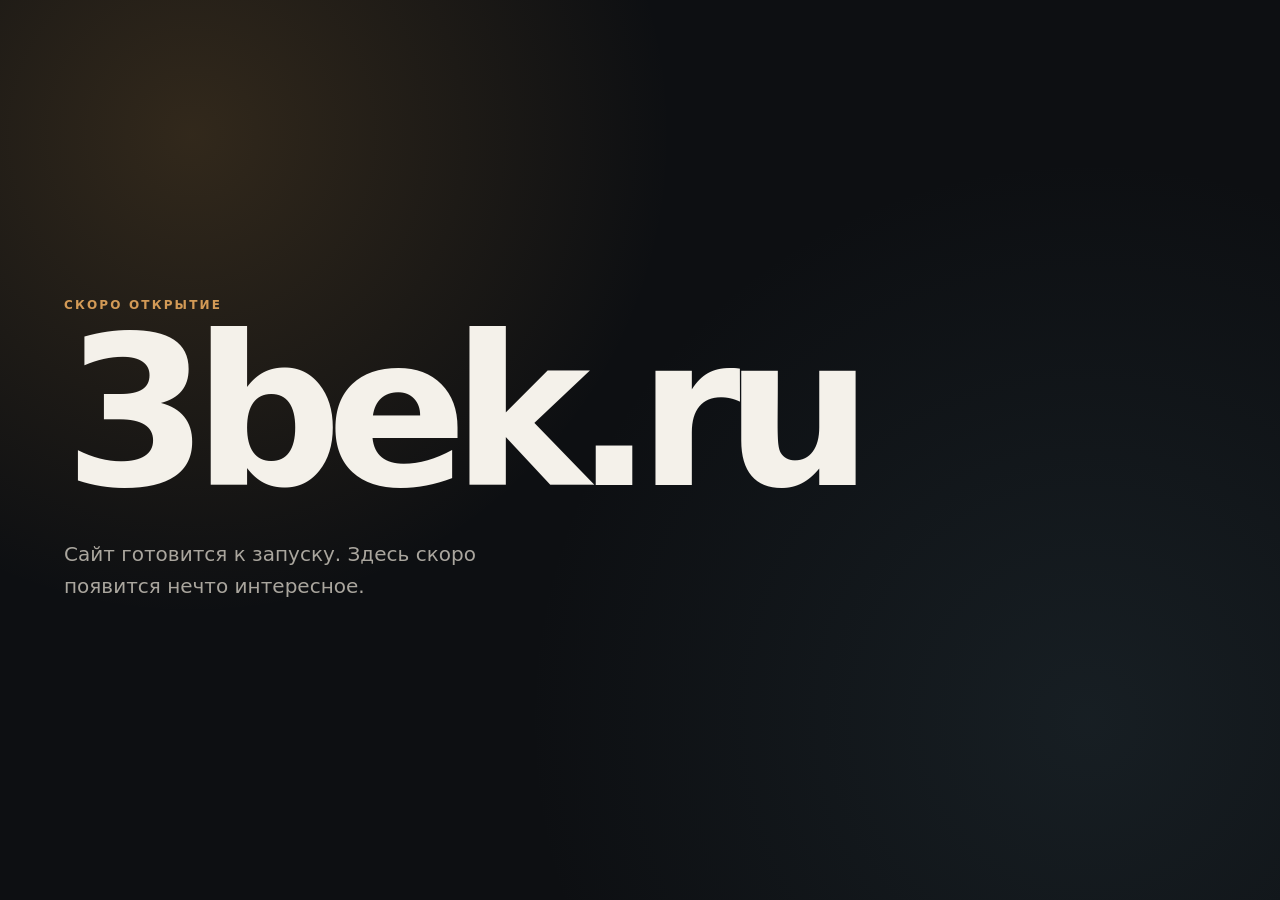
==== index.html @ f3f25c16 "Initialize 3bek.ru website" ====
<!doctype html>
<html lang="ru">
  <head>
    <meta charset="utf-8">
    <meta name="viewport" content="width=device-width, initial-scale=1">
    <meta name="description" content="Официальный сайт 3bek.ru готовится к запуску.">
    <meta name="robots" content="noindex, nofollow">
    <meta name="theme-color" content="#0d0f12">
    <title>3bek.ru — скоро открытие</title>
    <link rel="stylesheet" href="/assets/styles.css">
  </head>
  <body>
    <main>
      <p class="eyebrow">Скоро открытие</p>
      <h1>3bek.ru</h1>
      <p>Сайт готовится к запуску. Здесь скоро появится нечто интересное.</p>
    </main>
  </body>
</html>
---- assets/styles.css ----
:root {
  color-scheme: dark;
  font-family: Inter, ui-sans-serif, system-ui, -apple-system, BlinkMacSystemFont, "Segoe UI", sans-serif;
  background: #0d0f12;
  color: #f4f1ea;
}

* {
  box-sizing: border-box;
}

html,
body {
  min-height: 100%;
  margin: 0;
}

body {
  display: grid;
  min-height: 100vh;
  min-height: 100svh;
  place-items: center;
  overflow: hidden;
  background:
    radial-gradient(circle at 15% 15%, rgb(218 156 70 / 18%), transparent 30rem),
    radial-gradient(circle at 85% 80%, rgb(74 110 125 / 16%), transparent 35rem),
    #0d0f12;
}

main {
  width: min(90vw, 72rem);
  padding: 4rem 0;
}

.eyebrow {
  margin: 0 0 1rem;
  color: #d39a56;
  font-size: 0.75rem;
  font-weight: 700;
  letter-spacing: 0.18em;
  text-transform: uppercase;
}

h1 {
  max-width: 9ch;
  margin: 0;
  font-size: clamp(4.5rem, 18vw, 13rem);
  font-weight: 650;
  letter-spacing: -0.075em;
  line-height: 0.82;
}

p:last-child {
  max-width: 32rem;
  margin: 2.5rem 0 0;
  color: #aaa69e;
  font-size: clamp(1rem, 2vw, 1.25rem);
  line-height: 1.6;
}

@media (prefers-reduced-motion: no-preference) {
  main {
    animation: reveal 700ms ease-out both;
  }

  @keyframes reveal {
    from {
      opacity: 0;
      transform: translateY(1rem);
    }
  }
}
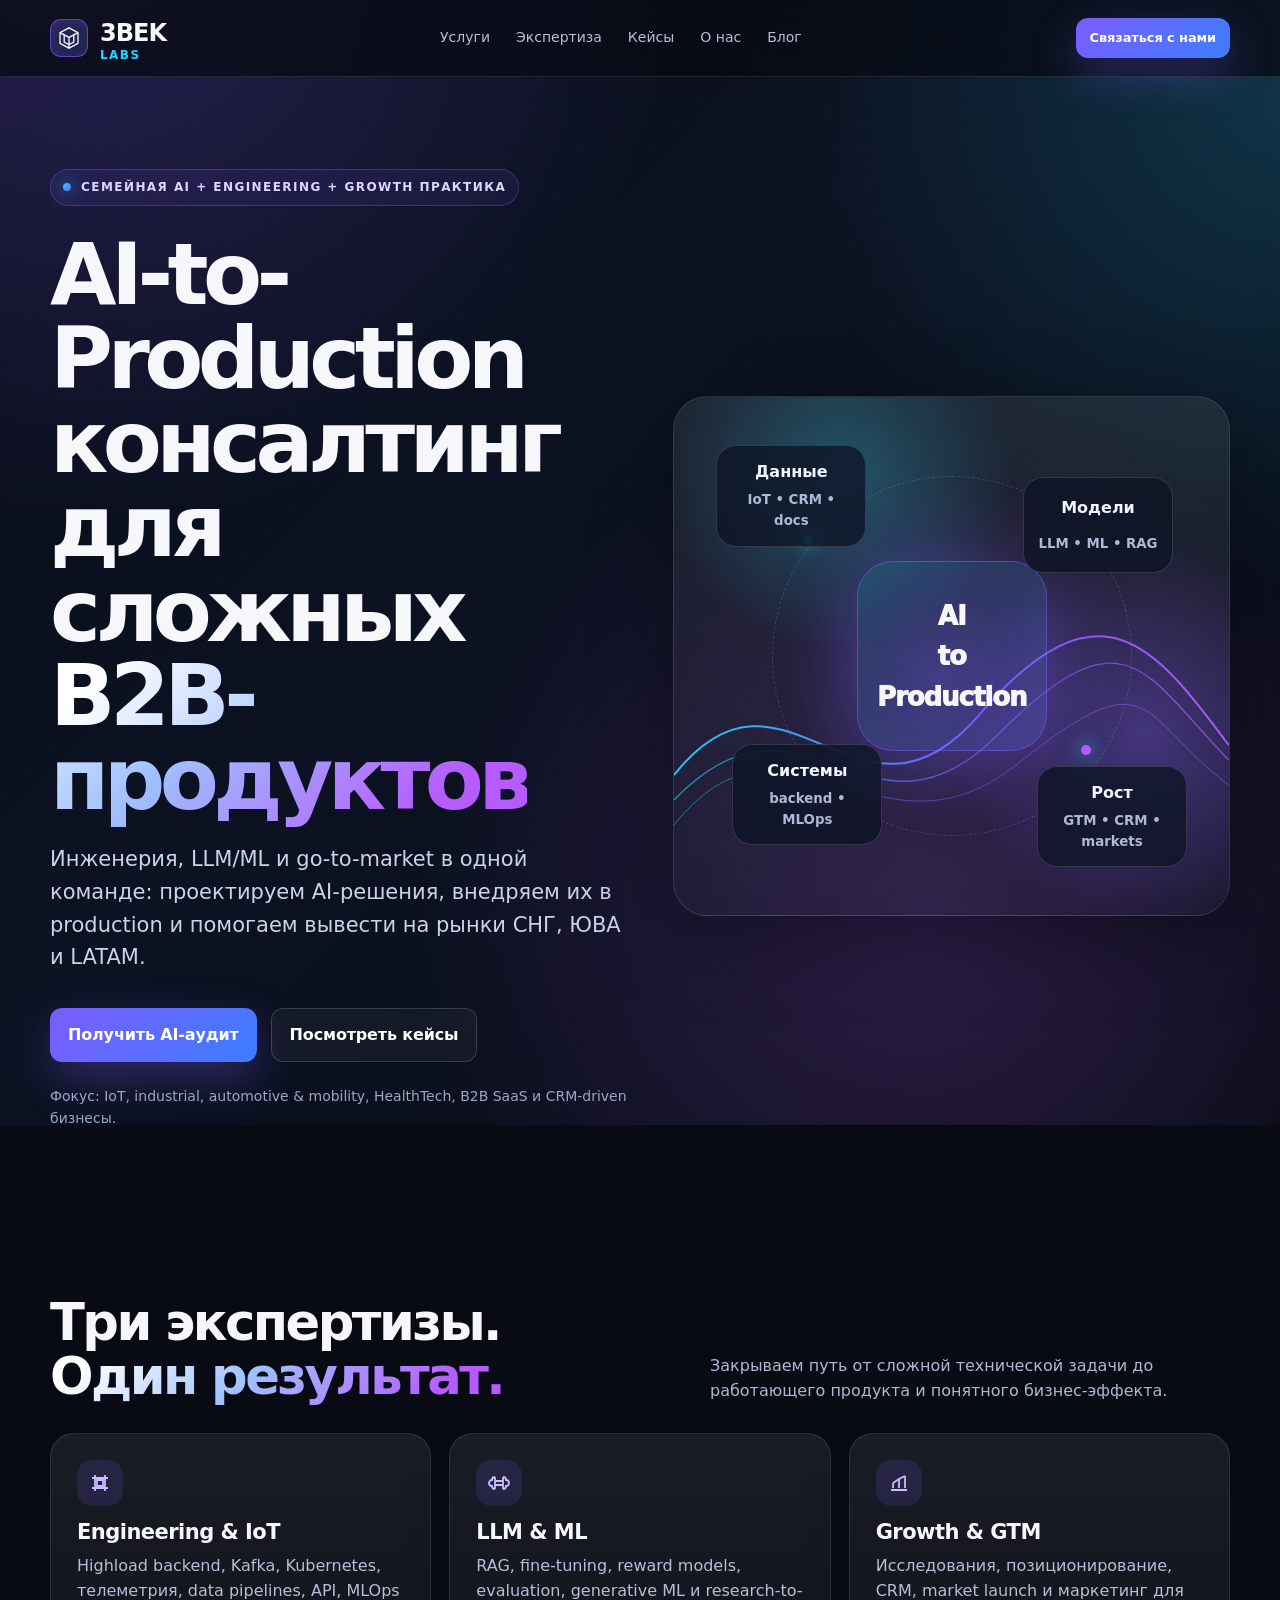
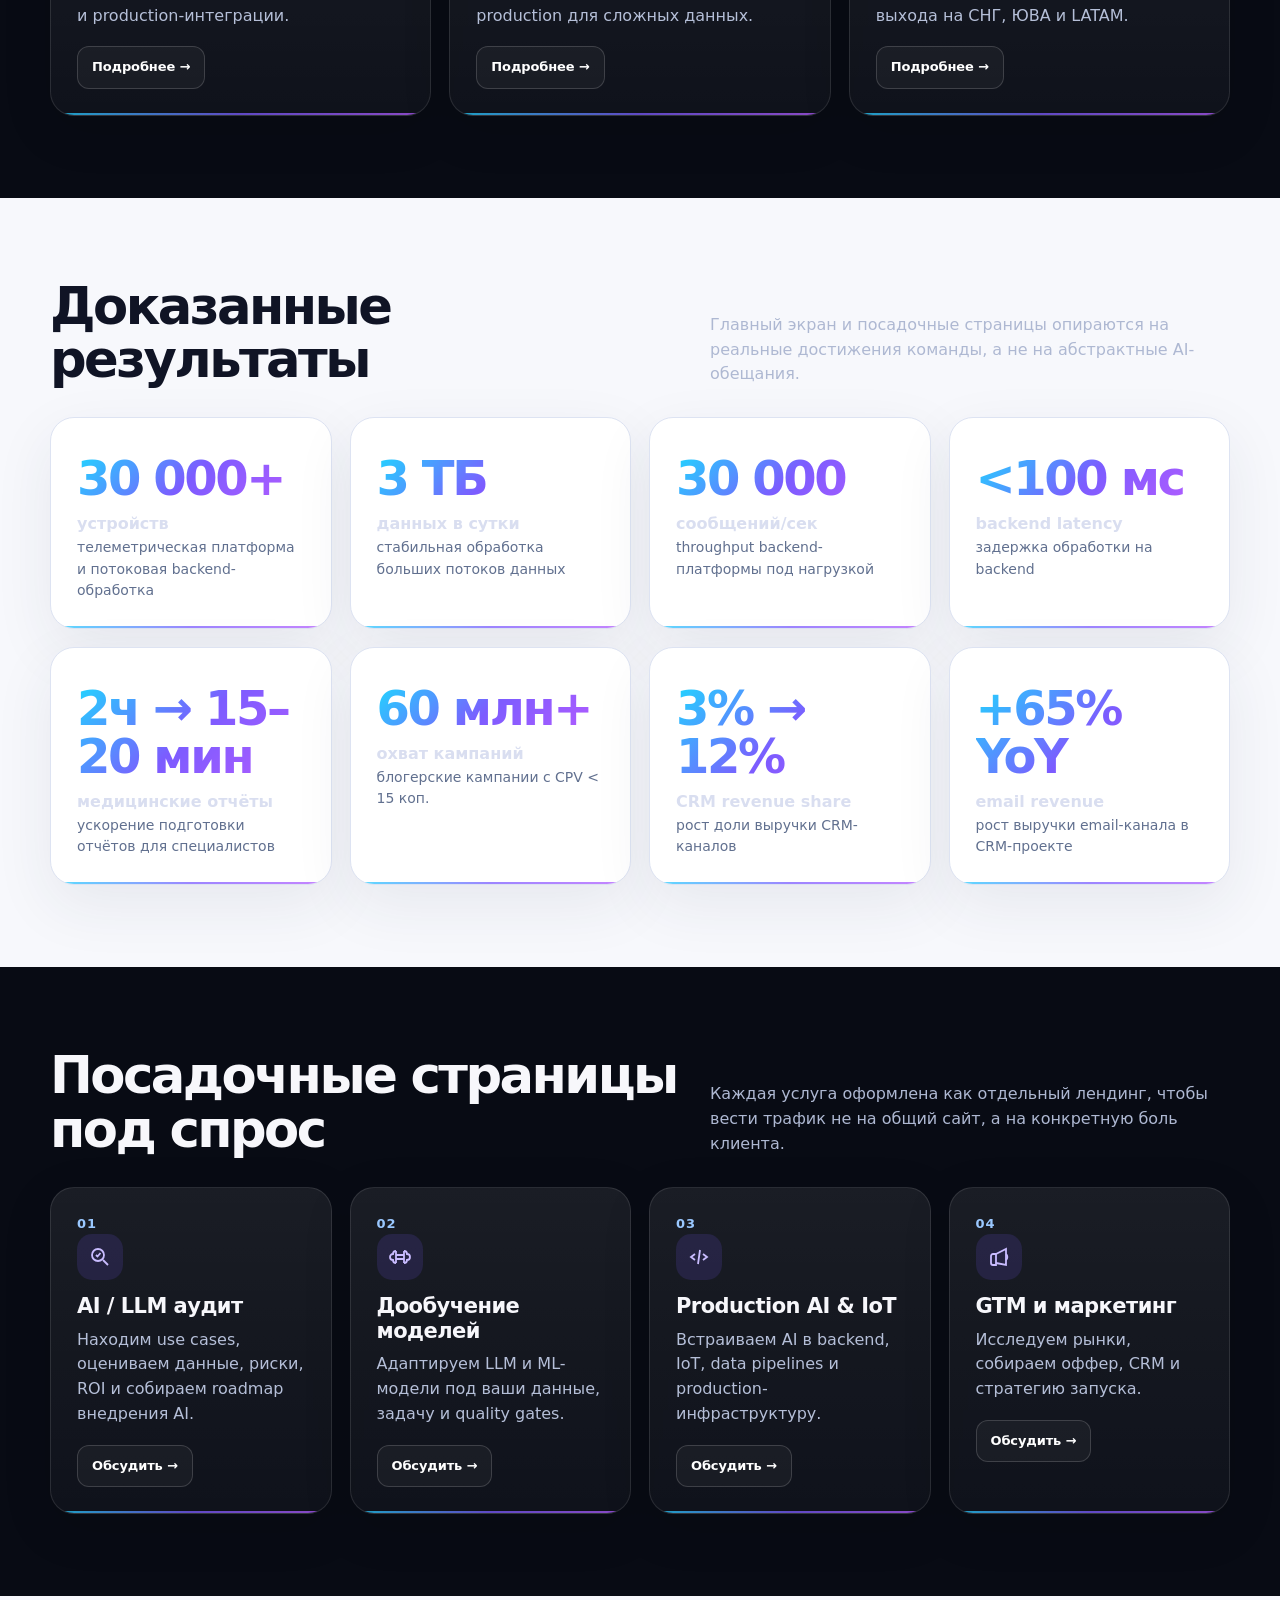
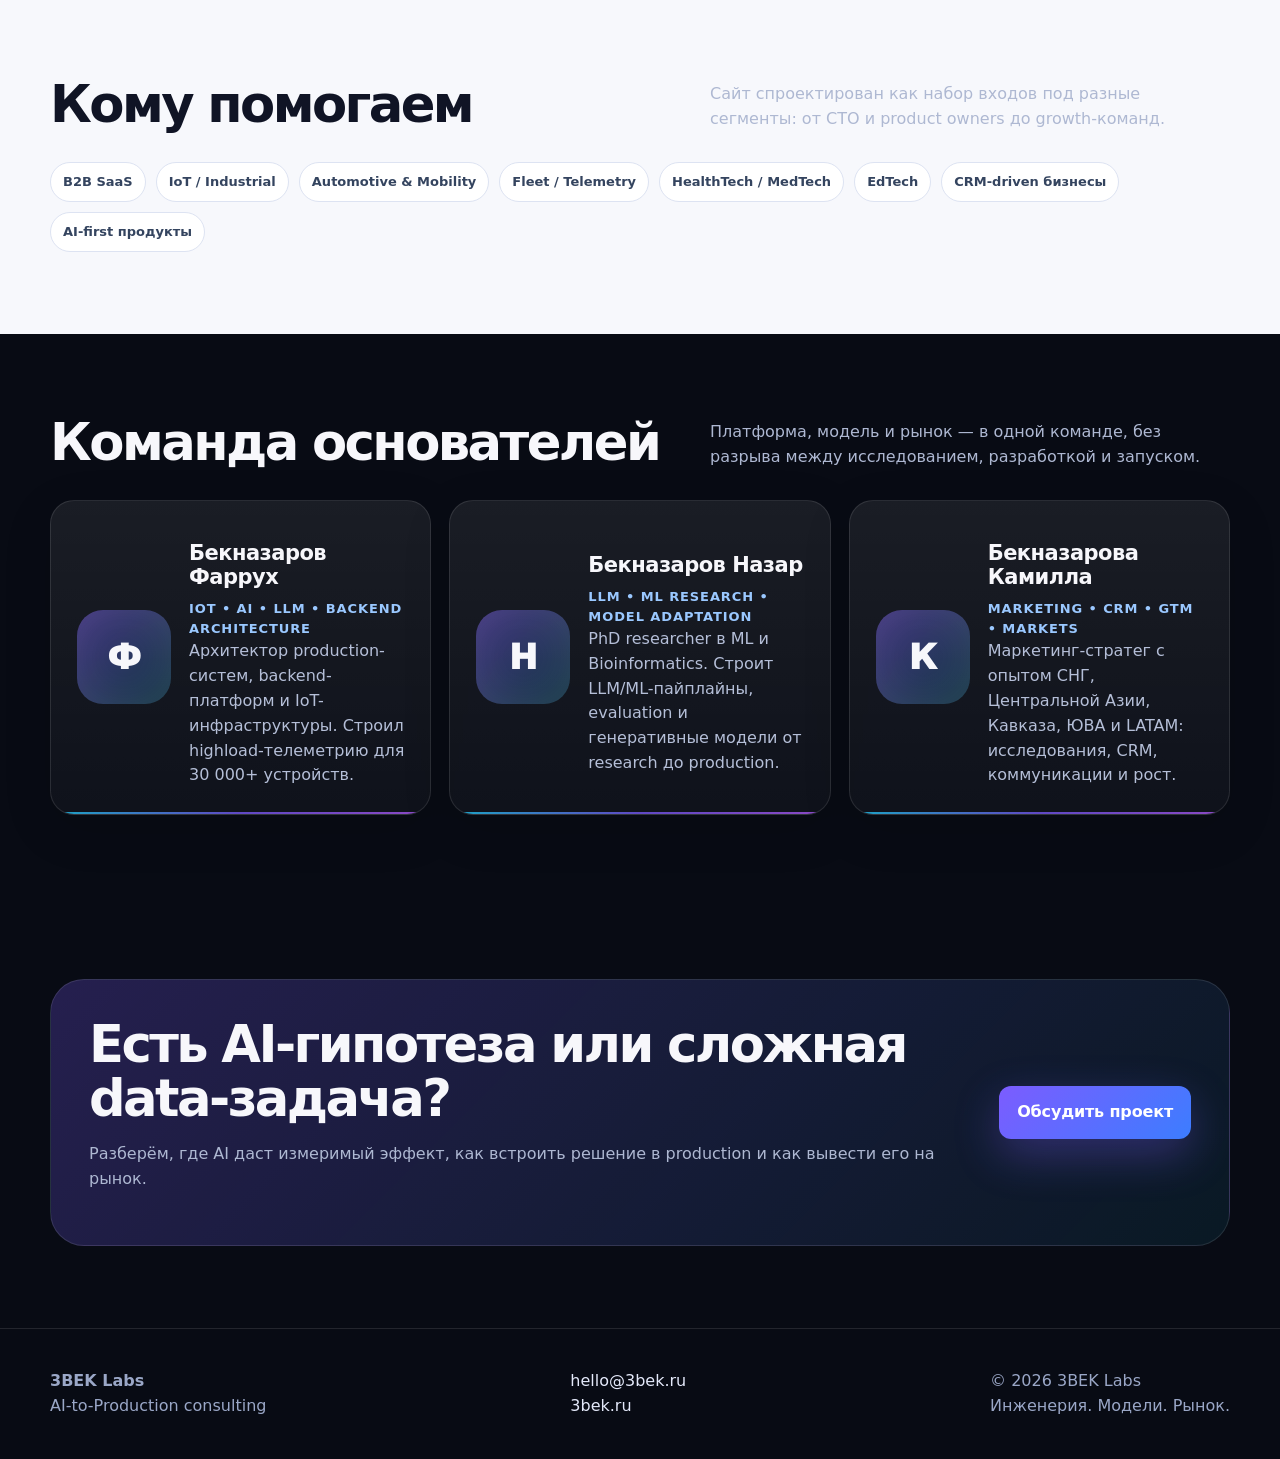
==== commit cbd138a2: "Deploy 3BEK Labs website" ====
--- a/index.html
+++ b/index.html
@@ -1,19 +1,11 @@
-<!doctype html>
-<html lang="ru">
-  <head>
-    <meta charset="utf-8">
-    <meta name="viewport" content="width=device-width, initial-scale=1">
-    <meta name="description" content="Официальный сайт 3bek.ru готовится к запуску.">
-    <meta name="robots" content="noindex, nofollow">
-    <meta name="theme-color" content="#0d0f12">
-    <title>3bek.ru — скоро открытие</title>
-    <link rel="stylesheet" href="/assets/styles.css">
-  </head>
-  <body>
-    <main>
-      <p class="eyebrow">Скоро открытие</p>
-      <h1>3bek.ru</h1>
-      <p>Сайт готовится к запуску. Здесь скоро появится нечто интересное.</p>
-    </main>
-  </body>
-</html>
+<!doctype html><html lang="ru"><head><meta charset="utf-8"><meta name="viewport" content="width=device-width,initial-scale=1"><title>3BEK Labs — AI-to-Production консалтинг</title><meta name="description" content="AI, LLM, IoT и GTM консалтинг для сложных B2B-продуктов."><link rel="stylesheet" href="assets/styles.css"></head><body class="page"><div class="aurora"></div><div class="noise"></div><header class="header"><div class="container nav"><a class="brand" href="index.html"><span class="brand-mark"><svg viewBox="0 0 40 40" fill="none" stroke="currentColor" stroke-width="2.2"><path d="M20 3 35 11v18l-15 8-15-8V11L20 3Z"/><path d="M5 11l15 8 15-8M20 19v18"/><path d="M12 15v12l8 4 8-4V15"/></svg></span><span>3BEK <small>Labs</small></span></a><nav class="links"><a class="" href="index.html#services">Услуги</a><a class="" href="index.html#expertise">Экспертиза</a><a class="" href="cases.html">Кейсы</a><a class="" href="index.html#team">О нас</a><a class="" href="index.html#insights">Блог</a></nav><a class="btn primary small" href="#contact">Связаться с нами</a><button class="hamb" aria-label="Меню">☰</button></div><div class="container mobile-menu"><a href="index.html#services">Услуги</a><a href="index.html#expertise">Экспертиза</a><a href="cases.html">Кейсы</a><a href="index.html#team">О нас</a><a href="index.html#insights">Блог</a><a href="#contact">Связаться</a></div></header>
+<main>
+<section class="hero"><div class="container hero-grid"><div><span class="eyebrow">семейная AI + Engineering + Growth практика</span><h1 class="h1">AI-to-Production консалтинг для сложных <span class="grad">B2B-продуктов</span></h1><p class="lead">Инженерия, LLM/ML и go-to-market в одной команде: проектируем AI-решения, внедряем их в production и помогаем вывести на рынки СНГ, ЮВА и LATAM.</p><div class="actions"><a class="btn primary" href="ai-audit.html">Получить AI-аудит</a><a class="btn" href="cases.html">Посмотреть кейсы</a></div><p class="hero-note">Фокус: IoT, industrial, automotive & mobility, HealthTech, B2B SaaS и CRM-driven бизнесы.</p></div><div class="visual-card"><div class="wave"><svg viewBox="0 0 600 320" preserveAspectRatio="none"><path d="M0 220 C120 80 200 300 330 160 S520 90 600 190" fill="none" stroke="url(#g)" stroke-width="2"/><path d="M0 245 C140 110 210 310 350 180 S510 120 600 205" fill="none" stroke="url(#g)" stroke-width="1.4" opacity=".7"/><path d="M0 270 C120 130 220 320 370 210 S500 160 600 230" fill="none" stroke="url(#g)" stroke-width="1" opacity=".55"/><defs><linearGradient id="g" x1="0" x2="1"><stop stop-color="#20d6ff"/><stop offset=".55" stop-color="#7c5cff"/><stop offset="1" stop-color="#b65cff"/></linearGradient></defs></svg></div><div class="orbit"></div><div class="core">AI<br>to<br>Production</div><div class="node n1">Данные<small>IoT • CRM • docs</small></div><div class="node n2">Модели<small>LLM • ML • RAG</small></div><div class="node n3">Системы<small>backend • MLOps</small></div><div class="node n4">Рост<small>GTM • CRM • markets</small></div></div></div></section>
+<section class="section" id="expertise"><div class="container"><div class="section-title"><h2>Три экспертизы.<br><span class="grad">Один результат.</span></h2><p>Закрываем путь от сложной технической задачи до работающего продукта и понятного бизнес-эффекта.</p></div><div class="grid three"><article class="card"><span class="icon"><svg viewBox="0 0 24 24" fill="none" stroke="currentColor" stroke-width="1.8"><path d="M4 7h16M7 4v16M17 4v16M4 17h16"/><path d="M9 9h6v6H9z"/></svg></span><h3>Engineering & IoT</h3><p>Highload backend, Kafka, Kubernetes, телеметрия, data pipelines, API, MLOps и production-интеграции.</p><a class="btn small" href="production-ai-iot.html" style="margin-top:18px">Подробнее →</a></article><article class="card"><span class="icon"><svg viewBox="0 0 24 24" fill="none" stroke="currentColor" stroke-width="1.8"><path d="M8 6a3 3 0 0 0-3 3 3 3 0 0 0 0 6 3 3 0 0 0 3 3"/><path d="M16 6a3 3 0 0 1 3 3 3 3 0 0 1 0 6 3 3 0 0 1-3 3"/><path d="M8 6v12M16 6v12M8 10h8M8 14h8"/></svg></span><h3>LLM & ML</h3><p>RAG, fine-tuning, reward models, evaluation, generative ML и research-to-production для сложных данных.</p><a class="btn small" href="llm-model-adaptation.html" style="margin-top:18px">Подробнее →</a></article><article class="card"><span class="icon"><svg viewBox="0 0 24 24" fill="none" stroke="currentColor" stroke-width="1.8"><path d="M4 19h16"/><path d="M6 17v-5M12 17V8M18 17V5"/><path d="M6 12l6-4 6-3"/></svg></span><h3>Growth & GTM</h3><p>Исследования, позиционирование, CRM, market launch и маркетинг для выхода на СНГ, ЮВА и LATAM.</p><a class="btn small" href="gtm-marketing.html" style="margin-top:18px">Подробнее →</a></article></div></div></section>
+<section class="section light"><div class="container"><div class="section-title"><h2>Доказанные результаты</h2><p>Главный экран и посадочные страницы опираются на реальные достижения команды, а не на абстрактные AI-обещания.</p></div><div class="grid proof-wall"><article class="card metric"><strong>30 000+</strong><span>устройств</span><p>телеметрическая платформа и потоковая backend-обработка</p></article><article class="card metric"><strong>3 ТБ</strong><span>данных в сутки</span><p>стабильная обработка больших потоков данных</p></article><article class="card metric"><strong>30 000</strong><span>сообщений/сек</span><p>throughput backend-платформы под нагрузкой</p></article><article class="card metric"><strong>&lt;100 мс</strong><span>backend latency</span><p>задержка обработки на backend</p></article><article class="card metric"><strong>2ч → 15–20 мин</strong><span>медицинские отчёты</span><p>ускорение подготовки отчётов для специалистов</p></article><article class="card metric"><strong>60 млн+</strong><span>охват кампаний</span><p>блогерские кампании с CPV &lt; 15 коп.</p></article><article class="card metric"><strong>3% → 12%</strong><span>CRM revenue share</span><p>рост доли выручки CRM-каналов</p></article><article class="card metric"><strong>+65% YoY</strong><span>email revenue</span><p>рост выручки email-канала в CRM-проекте</p></article></div></div></section>
+<section class="section" id="services"><div class="container"><div class="section-title"><h2>Посадочные страницы под спрос</h2><p>Каждая услуга оформлена как отдельный лендинг, чтобы вести трафик не на общий сайт, а на конкретную боль клиента.</p></div><div class="grid four"><article class="card"><div class="role">01</div><span class="icon"><svg viewBox="0 0 24 24" fill="none" stroke="currentColor" stroke-width="1.8"><circle cx="10" cy="10" r="6"/><path d="M15 15l5 5"/><path d="M8 10l1.5 1.5L12.5 8"/></svg></span><h3>AI / LLM аудит</h3><p>Находим use cases, оцениваем данные, риски, ROI и собираем roadmap внедрения AI.</p><a class="btn small" style="margin-top:18px" href="#contact">Обсудить →</a></article><article class="card"><div class="role">02</div><span class="icon"><svg viewBox="0 0 24 24" fill="none" stroke="currentColor" stroke-width="1.8"><path d="M8 6a3 3 0 0 0-3 3 3 3 0 0 0 0 6 3 3 0 0 0 3 3"/><path d="M16 6a3 3 0 0 1 3 3 3 3 0 0 1 0 6 3 3 0 0 1-3 3"/><path d="M8 6v12M16 6v12M8 10h8M8 14h8"/></svg></span><h3>Дообучение моделей</h3><p>Адаптируем LLM и ML-модели под ваши данные, задачу и quality gates.</p><a class="btn small" style="margin-top:18px" href="#contact">Обсудить →</a></article><article class="card"><div class="role">03</div><span class="icon"><svg viewBox="0 0 24 24" fill="none" stroke="currentColor" stroke-width="1.8"><path d="M8 9l-4 3 4 3M16 9l4 3-4 3M13 5l-2 14"/></svg></span><h3>Production AI & IoT</h3><p>Встраиваем AI в backend, IoT, data pipelines и production-инфраструктуру.</p><a class="btn small" style="margin-top:18px" href="#contact">Обсудить →</a></article><article class="card"><div class="role">04</div><span class="icon"><svg viewBox="0 0 24 24" fill="none" stroke="currentColor" stroke-width="1.8"><path d="M4 11v7a2 2 0 0 0 2 2h3V9H6a2 2 0 0 0-2 2z"/><path d="M9 9l10-5v16L9 18"/><path d="M19 9a4 4 0 0 1 0 6"/></svg></span><h3>GTM и маркетинг</h3><p>Исследуем рынки, собираем оффер, CRM и стратегию запуска.</p><a class="btn small" style="margin-top:18px" href="#contact">Обсудить →</a></article></div></div></section>
+<section class="section light"><div class="container"><div class="section-title"><h2>Кому помогаем</h2><p>Сайт спроектирован как набор входов под разные сегменты: от CTO и product owners до growth-команд.</p></div><div class="chips"><span class="chip">B2B SaaS</span><span class="chip">IoT / Industrial</span><span class="chip">Automotive & Mobility</span><span class="chip">Fleet / Telemetry</span><span class="chip">HealthTech / MedTech</span><span class="chip">EdTech</span><span class="chip">CRM-driven бизнесы</span><span class="chip">AI-first продукты</span></div></div></section>
+<section class="section" id="team"><div class="container"><div class="section-title"><h2>Команда основателей</h2><p>Платформа, модель и рынок — в одной команде, без разрыва между исследованием, разработкой и запуском.</p></div><div class="grid three"><article class="card team-card"><div class="avatar">Ф</div><div><h3>Бекназаров Фаррух</h3><div class="role">IoT • AI • LLM • Backend Architecture</div><p>Архитектор production-систем, backend-платформ и IoT-инфраструктуры. Строил highload-телеметрию для 30 000+ устройств.</p></div></article><article class="card team-card"><div class="avatar">Н</div><div><h3>Бекназаров Назар</h3><div class="role">LLM • ML Research • Model Adaptation</div><p>PhD researcher в ML и Bioinformatics. Строит LLM/ML-пайплайны, evaluation и генеративные модели от research до production.</p></div></article><article class="card team-card"><div class="avatar">К</div><div><h3>Бекназарова Камилла</h3><div class="role">Marketing • CRM • GTM • Markets</div><p>Маркетинг-стратег с опытом СНГ, Центральной Азии, Кавказа, ЮВА и LATAM: исследования, CRM, коммуникации и рост.</p></div></article></div></div></section>
+<section class="section" id="insights"><div class="container"><div class="cta-band"><div><h2>Есть AI-гипотеза или сложная data-задача?</h2><p class="muted">Разберём, где AI даст измеримый эффект, как встроить решение в production и как вывести его на рынок.</p></div><a class="btn primary" href="mailto:hello@3bek.ru">Обсудить проект</a></div></div></section>
+</main>
+<footer class="footer" id="contact"><div class="container footer-grid"><div><b>3BEK Labs</b><br><span>AI-to-Production consulting</span></div><div><a href="mailto:hello@3bek.ru">hello@3bek.ru</a><br><a href="https://3bek.ru">3bek.ru</a></div><div>© <span data-year></span> 3BEK Labs<br>Инженерия. Модели. Рынок.</div></div></footer><script src="assets/app.js"></script></body></html>
--- a/assets/styles.css
+++ b/assets/styles.css
@@ -1,72 +1,11 @@
-:root {
-  color-scheme: dark;
-  font-family: Inter, ui-sans-serif, system-ui, -apple-system, BlinkMacSystemFont, "Segoe UI", sans-serif;
-  background: #0d0f12;
-  color: #f4f1ea;
+
+:root{
+  --bg:#080b14;--bg2:#0c1222;--panel:#111827;--panel2:#151f34;--text:#f7f7fb;--muted:#a7b0c4;--line:rgba(255,255,255,.11);
+  --brand:#7c5cff;--brand2:#20d6ff;--brand3:#b65cff;--green:#65f3b5;--amber:#ffd28a;--white:#fff;
+  --light-bg:#f7f8fc;--light-panel:#ffffff;--ink:#101425;--ink2:#33415e;--soft:#eef1ff;
+  --radius:24px;--shadow:0 24px 80px rgba(0,0,0,.35);--container:1180px;
 }
-
-* {
-  box-sizing: border-box;
-}
-
-html,
-body {
-  min-height: 100%;
-  margin: 0;
-}
-
-body {
-  display: grid;
-  min-height: 100vh;
-  min-height: 100svh;
-  place-items: center;
-  overflow: hidden;
-  background:
-    radial-gradient(circle at 15% 15%, rgb(218 156 70 / 18%), transparent 30rem),
-    radial-gradient(circle at 85% 80%, rgb(74 110 125 / 16%), transparent 35rem),
-    #0d0f12;
-}
-
-main {
-  width: min(90vw, 72rem);
-  padding: 4rem 0;
-}
-
-.eyebrow {
-  margin: 0 0 1rem;
-  color: #d39a56;
-  font-size: 0.75rem;
-  font-weight: 700;
-  letter-spacing: 0.18em;
-  text-transform: uppercase;
-}
-
-h1 {
-  max-width: 9ch;
-  margin: 0;
-  font-size: clamp(4.5rem, 18vw, 13rem);
-  font-weight: 650;
-  letter-spacing: -0.075em;
-  line-height: 0.82;
-}
-
-p:last-child {
-  max-width: 32rem;
-  margin: 2.5rem 0 0;
-  color: #aaa69e;
-  font-size: clamp(1rem, 2vw, 1.25rem);
-  line-height: 1.6;
-}
-
-@media (prefers-reduced-motion: no-preference) {
-  main {
-    animation: reveal 700ms ease-out both;
-  }
-
-  @keyframes reveal {
-    from {
-      opacity: 0;
-      transform: translateY(1rem);
-    }
-  }
-}
+*{box-sizing:border-box} html{scroll-behavior:smooth} body{margin:0;background:var(--bg);color:var(--text);font-family:Inter,ui-sans-serif,system-ui,-apple-system,BlinkMacSystemFont,"Segoe UI",Arial,sans-serif;line-height:1.55;overflow-x:hidden}
+a{color:inherit;text-decoration:none}.page{min-height:100vh;position:relative;isolation:isolate}.noise{position:fixed;inset:0;z-index:-3;opacity:.18;background-image:radial-gradient(circle at 1px 1px,rgba(255,255,255,.09) 1px,transparent 0);background-size:24px 24px}.aurora{position:fixed;inset:-25%;z-index:-4;background:radial-gradient(circle at 20% 10%,rgba(124,92,255,.28),transparent 32%),radial-gradient(circle at 84% 24%,rgba(32,214,255,.18),transparent 26%),radial-gradient(circle at 65% 85%,rgba(182,92,255,.20),transparent 30%),linear-gradient(135deg,#060810 0%,#0c1222 48%,#070911 100%)}
+.container{width:min(var(--container),calc(100% - 40px));margin:0 auto}.header{position:sticky;top:0;z-index:30;background:rgba(8,11,20,.76);backdrop-filter:blur(18px);border-bottom:1px solid var(--line)}.nav{height:76px;display:flex;align-items:center;justify-content:space-between;gap:24px}.brand{display:flex;align-items:center;gap:12px;font-weight:900;letter-spacing:-.04em;font-size:24px}.brand-mark{width:38px;height:38px;border:1px solid rgba(124,92,255,.65);border-radius:11px;display:grid;place-items:center;background:linear-gradient(135deg,rgba(124,92,255,.20),rgba(32,214,255,.08));box-shadow:0 0 28px rgba(124,92,255,.25) inset}.brand-mark svg{width:24px}.brand small{font-size:12px;display:block;letter-spacing:.12em;color:var(--brand2);line-height:1;text-transform:uppercase;margin-top:-3px}.links{display:flex;align-items:center;gap:26px;color:#d8def0;font-size:14px}.links a{opacity:.85}.links a:hover,.links a.active{opacity:1;color:#fff}.btn{display:inline-flex;align-items:center;justify-content:center;gap:10px;border:1px solid rgba(255,255,255,.16);background:rgba(255,255,255,.04);color:#fff;border-radius:12px;padding:14px 18px;font-weight:800;letter-spacing:-.01em;transition:.2s;cursor:pointer}.btn:hover{transform:translateY(-1px);border-color:rgba(124,92,255,.75);box-shadow:0 12px 40px rgba(124,92,255,.20)}.btn.primary{border:none;background:linear-gradient(135deg,var(--brand),#3c7dff);box-shadow:0 16px 45px rgba(124,92,255,.32)}.btn.light{color:var(--ink);background:#fff;border-color:#e2e7f5}.btn.small{padding:10px 14px;font-size:13px}.hamb{display:none;width:44px;height:44px;border-radius:12px;border:1px solid var(--line);background:rgba(255,255,255,.05);color:white}.mobile-menu{display:none;padding:0 0 18px}.mobile-menu a{display:block;padding:12px 0;border-top:1px solid var(--line);color:#d8def0}.mobile-menu.open{display:block}.hero{padding:92px 0 70px}.hero-grid{display:grid;grid-template-columns:1.02fr .98fr;gap:44px;align-items:center}.eyebrow{display:inline-flex;gap:10px;align-items:center;padding:8px 12px;border:1px solid rgba(124,92,255,.35);border-radius:99px;background:rgba(124,92,255,.09);color:#dcd7ff;font-weight:850;font-size:12px;text-transform:uppercase;letter-spacing:.12em}.eyebrow::before{content:"";width:8px;height:8px;border-radius:999px;background:linear-gradient(135deg,var(--brand2),var(--brand));box-shadow:0 0 18px var(--brand2)}.h1{font-size:clamp(44px,7vw,86px);line-height:.98;margin:26px 0 22px;letter-spacing:-.065em}.h1 .grad,.grad{background:linear-gradient(135deg,#fff 10%,#9fc1ff 45%,#b65cff 85%);-webkit-background-clip:text;background-clip:text;color:transparent}.lead{font-size:clamp(17px,2vw,21px);color:#cbd3e9;max-width:720px}.actions{display:flex;gap:14px;flex-wrap:wrap;margin-top:34px}.hero-note{margin-top:24px;color:#9aa7c7;font-size:14px}.visual-card{position:relative;min-height:520px;border:1px solid var(--line);border-radius:34px;background:linear-gradient(180deg,rgba(255,255,255,.08),rgba(255,255,255,.025));box-shadow:var(--shadow);overflow:hidden}.visual-card::before{content:"";position:absolute;inset:-1px;background:radial-gradient(circle at 30% 15%,rgba(32,214,255,.28),transparent 30%),radial-gradient(circle at 85% 65%,rgba(124,92,255,.35),transparent 34%);z-index:-1}.wave{position:absolute;inset:0;background:radial-gradient(ellipse at 48% 54%,rgba(124,92,255,.23),transparent 35%)}.wave svg{position:absolute;inset:auto 0 40px 0;width:100%;height:320px;opacity:.95}.node{position:absolute;display:grid;place-items:center;text-align:center;width:150px;min-height:96px;padding:14px;border:1px solid rgba(255,255,255,.14);border-radius:20px;background:rgba(13,20,37,.78);backdrop-filter:blur(12px);font-weight:800;color:#f3f6ff}.node small{display:block;font-weight:600;color:#aeb9d5;margin-top:5px}.node.n1{top:48px;left:42px}.node.n2{top:80px;right:56px}.node.n3{bottom:70px;left:58px}.node.n4{bottom:48px;right:42px}.core{position:absolute;left:50%;top:50%;transform:translate(-50%,-50%);width:190px;height:190px;border-radius:36px;border:1px solid rgba(124,92,255,.55);display:grid;place-items:center;text-align:center;background:linear-gradient(135deg,rgba(32,214,255,.10),rgba(124,92,255,.26));box-shadow:0 0 80px rgba(124,92,255,.32), inset 0 0 60px rgba(32,214,255,.08);font-size:26px;font-weight:950;letter-spacing:-.04em}.orbit{position:absolute;left:50%;top:50%;transform:translate(-50%,-50%);width:360px;height:360px;border:1px dashed rgba(163,178,255,.22);border-radius:50%;animation:spin 38s linear infinite}.orbit::before,.orbit::after{content:"";position:absolute;width:10px;height:10px;border-radius:50%;background:var(--brand2);box-shadow:0 0 18px var(--brand2)}.orbit::before{left:30px;top:58px}.orbit::after{right:40px;bottom:80px;background:var(--brand3)}@keyframes spin{to{transform:translate(-50%,-50%) rotate(360deg)}}.section{padding:82px 0}.section.light{background:var(--light-bg);color:var(--ink)}.section.light .muted{color:#65728f}.section-title{display:flex;justify-content:space-between;gap:26px;align-items:end;margin-bottom:30px}.section-title h2{font-size:clamp(32px,4vw,52px);line-height:1.05;margin:0;letter-spacing:-.05em}.section-title p{max-width:520px;color:#aeb8d2;margin:0}.muted{color:#aeb8d2}.grid{display:grid;gap:18px}.grid.three{grid-template-columns:repeat(3,1fr)}.grid.four{grid-template-columns:repeat(4,1fr)}.grid.two{grid-template-columns:repeat(2,1fr)}.card{position:relative;border:1px solid var(--line);border-radius:var(--radius);padding:26px;background:linear-gradient(180deg,rgba(255,255,255,.075),rgba(255,255,255,.03));box-shadow:0 14px 50px rgba(0,0,0,.12);overflow:hidden}.card::after{content:"";position:absolute;inset:auto 0 0 0;height:2px;background:linear-gradient(90deg,var(--brand2),var(--brand),var(--brand3));opacity:.75}.card h3{font-size:21px;margin:14px 0 9px;line-height:1.18;letter-spacing:-.025em}.card p{color:#b5bfd8;margin:0}.section.light .card{background:#fff;border-color:#dde3f2;box-shadow:0 20px 60px rgba(40,50,80,.08)}.section.light .card p{color:#61708f}.icon{width:46px;height:46px;border-radius:15px;display:grid;place-items:center;background:rgba(124,92,255,.14);color:#c9bcff}.icon svg{width:24px;height:24px}.metric{min-height:150px}.metric strong{display:block;font-size:clamp(28px,3.8vw,48px);line-height:1;margin:10px 0;background:linear-gradient(135deg,var(--brand2),var(--brand),var(--brand3));-webkit-background-clip:text;background-clip:text;color:transparent;letter-spacing:-.05em}.metric span{color:#d9def0;font-weight:800}.metric p{font-size:14px}.proof-wall{grid-template-columns:repeat(4,1fr)}.chips{display:flex;flex-wrap:wrap;gap:10px}.chip{border:1px solid rgba(255,255,255,.13);background:rgba(255,255,255,.05);padding:9px 12px;border-radius:999px;color:#dbe2f6;font-weight:750;font-size:13px}.section.light .chip{background:#fff;border-color:#dde3f2;color:#34445f}.team-card{display:grid;grid-template-columns:94px 1fr;gap:18px;align-items:center}.avatar{width:94px;height:94px;border-radius:26px;background:linear-gradient(135deg,rgba(124,92,255,.42),rgba(32,214,255,.18));display:grid;place-items:center;font-size:34px;font-weight:950;box-shadow:inset 0 0 40px rgba(255,255,255,.08)}.role{font-size:13px;color:#9ac8ff;font-weight:900;text-transform:uppercase;letter-spacing:.07em}.logo-cloud{display:flex;gap:18px;flex-wrap:wrap;align-items:center;opacity:.9}.logo-cloud span{font-weight:950;font-size:22px;color:#e8edf8;letter-spacing:-.05em}.cta-band{border:1px solid var(--line);border-radius:34px;padding:38px;background:linear-gradient(135deg,rgba(124,92,255,.25),rgba(32,214,255,.07));display:grid;grid-template-columns:1fr auto;gap:24px;align-items:center;overflow:hidden;position:relative}.cta-band h2{font-size:clamp(30px,4vw,54px);line-height:1.05;margin:0 0 12px;letter-spacing:-.05em}.footer{padding:40px 0;border-top:1px solid var(--line);color:#9aa7c7}.footer-grid{display:flex;justify-content:space-between;gap:24px;flex-wrap:wrap}.footer a{color:#e4e9fa}.page-hero{padding:82px 0 56px;border-bottom:1px solid var(--line)}.page-hero-grid{display:grid;grid-template-columns:1fr .9fr;gap:46px;align-items:center}.page-hero .h1{font-size:clamp(40px,5vw,70px)}.mini-kpis{display:grid;grid-template-columns:repeat(4,1fr);gap:12px;margin-top:28px}.mini-kpi{padding:16px;border:1px solid var(--line);border-radius:18px;background:rgba(255,255,255,.045)}.mini-kpi strong{display:block;font-size:25px;color:#fff}.mini-kpi span{color:#aeb8d2;font-size:12px}.diagram{border:1px solid var(--line);border-radius:28px;padding:24px;background:rgba(255,255,255,.045);min-height:360px;position:relative;overflow:hidden}.diagram-grid{display:grid;grid-template-columns:repeat(3,1fr);gap:14px;position:relative}.diag-node{border:1px solid rgba(255,255,255,.14);border-radius:18px;background:rgba(10,17,33,.8);padding:16px;min-height:110px}.diag-node b{display:block;margin-bottom:8px}.arrow{position:absolute;height:2px;background:linear-gradient(90deg,var(--brand2),var(--brand));opacity:.8}.pipeline{display:grid;grid-template-columns:repeat(5,1fr);gap:14px}.stage{position:relative;padding:20px;border:1px solid var(--line);border-radius:22px;background:rgba(255,255,255,.045);min-height:160px}.stage .num{color:var(--brand2);font-weight:950;font-size:13px}.stage h3{margin:8px 0}.stage:not(:last-child)::after{content:"→";position:absolute;right:-16px;top:48%;font-size:22px;color:var(--brand2)}.deliverables{columns:2;column-gap:32px;margin:0;padding:0;list-style:none}.deliverables li{break-inside:avoid;margin:0 0 12px;padding-left:28px;position:relative;color:#c7d1e8}.deliverables li::before{content:"✓";position:absolute;left:0;color:var(--green);font-weight:950}.section.light .deliverables li{color:#475775}.comparison{display:grid;grid-template-columns:1fr 1fr;gap:18px}.compare-box{border-radius:24px;border:1px solid #dde3f2;background:#fff;padding:24px}.compare-box h3{margin-top:0}.compare-box ul{margin:0;padding-left:20px;color:#52617d}.case-card{display:grid;grid-template-columns:1fr 2fr;gap:24px;align-items:start}.case-label{font-weight:950;color:var(--brand2);font-size:14px;text-transform:uppercase;letter-spacing:.1em}.case-title{font-size:30px;line-height:1.08;margin:8px 0 0;letter-spacing:-.04em}.market-map{display:grid;grid-template-columns:repeat(5,1fr);gap:12px}.market{min-height:120px;border-radius:22px;border:1px solid #dde3f2;background:#fff;padding:18px;display:flex;flex-direction:column;justify-content:space-between}.market b{font-size:20px}.market span{color:#65728f;font-size:13px}.light-panel{background:#fff;color:var(--ink);border-radius:30px;padding:28px;border:1px solid #e0e5f2}.tabs{display:flex;gap:10px;flex-wrap:wrap;margin-bottom:22px}.tab{padding:10px 13px;border-radius:999px;background:rgba(124,92,255,.12);border:1px solid rgba(124,92,255,.25);color:#efeaff;font-weight:800}.section.light .tab{background:#f0edff;color:#34206b}.mock-browser{border:1px solid var(--line);border-radius:26px;overflow:hidden;background:#0b1020}.mock-top{height:42px;background:rgba(255,255,255,.06);display:flex;align-items:center;padding:0 16px;gap:8px}.dot{width:10px;height:10px;border-radius:50%;background:#44506a}.mock-body{padding:20px}.bars{display:grid;gap:10px}.bar{height:18px;border-radius:99px;background:linear-gradient(90deg,rgba(124,92,255,.85),rgba(32,214,255,.55));}.bar:nth-child(2){width:74%}.bar:nth-child(3){width:52%}.bar:nth-child(4){width:88%}.page.light-page{background:var(--light-bg);color:var(--ink)}.light-page .aurora,.light-page .noise{display:none}.light-page .header{background:rgba(247,248,252,.82);border-bottom:1px solid #e1e6f2}.light-page .links a,.light-page .brand{color:var(--ink)}.light-page .brand small{color:var(--brand)}.light-page .lead,.light-page .section-title p,.light-page .muted{color:#65728f}.light-page .page-hero{border-bottom-color:#dfe5f1}.light-page .card{background:#fff;border-color:#dfe5f1}.light-page .card p{color:#65728f}.light-page .footer{border-top-color:#dfe5f1;color:#65728f}.light-page .hero{background:radial-gradient(circle at 70% 20%,rgba(124,92,255,.10),transparent 30%)}.light-page .eyebrow{background:#efecff;color:#47329c}.light-page .btn:not(.primary){background:#fff;color:var(--ink);border-color:#dfe5f1}.light-page .diagram,.light-page .stage,.light-page .mini-kpi,.light-page .visual-card{background:#fff;border-color:#dfe5f1;box-shadow:0 25px 70px rgba(26,34,62,.08)}.light-page .mini-kpi strong{color:var(--ink)}.light-page .mini-kpi span{color:#65728f}.light-page .diag-node{background:#f7f8fc;border-color:#dfe5f1;color:var(--ink)}.light-page .chip{background:#fff;color:#34445f;border-color:#dfe5f1}.light-page .cta-band{border-color:#dfe5f1;background:linear-gradient(135deg,#fff,#eff2ff)}
+@media (max-width:980px){.links{display:none}.hamb{display:grid}.hero-grid,.page-hero-grid,.grid.three,.grid.four,.grid.two,.proof-wall,.pipeline,.case-card,.cta-band{grid-template-columns:1fr}.hero{padding-top:56px}.visual-card{min-height:430px}.node{width:130px}.node.n1{left:20px}.node.n2{right:20px}.node.n3{left:20px}.node.n4{right:20px}.mini-kpis{grid-template-columns:repeat(2,1fr)}.market-map{grid-template-columns:repeat(2,1fr)}.stage:not(:last-child)::after{display:none}.team-card{grid-template-columns:82px 1fr}.avatar{width:82px;height:82px;border-radius:22px}.deliverables{columns:1}}@media (max-width:560px){.container{width:min(100% - 28px, var(--container))}.h1{font-size:42px}.hero{padding-bottom:42px}.section{padding:56px 0}.proof-wall,.mini-kpis,.market-map{grid-template-columns:1fr}.actions{flex-direction:column}.btn{width:100%}.visual-card{min-height:520px}.core{width:150px;height:150px;font-size:20px}.orbit{width:280px;height:280px}.node{position:relative;left:auto!important;right:auto!important;top:auto!important;bottom:auto!important;margin:14px;display:inline-grid}.visual-card{display:flex;flex-wrap:wrap;align-content:center;justify-content:center}.wave,.orbit{display:none}.comparison{grid-template-columns:1fr}}
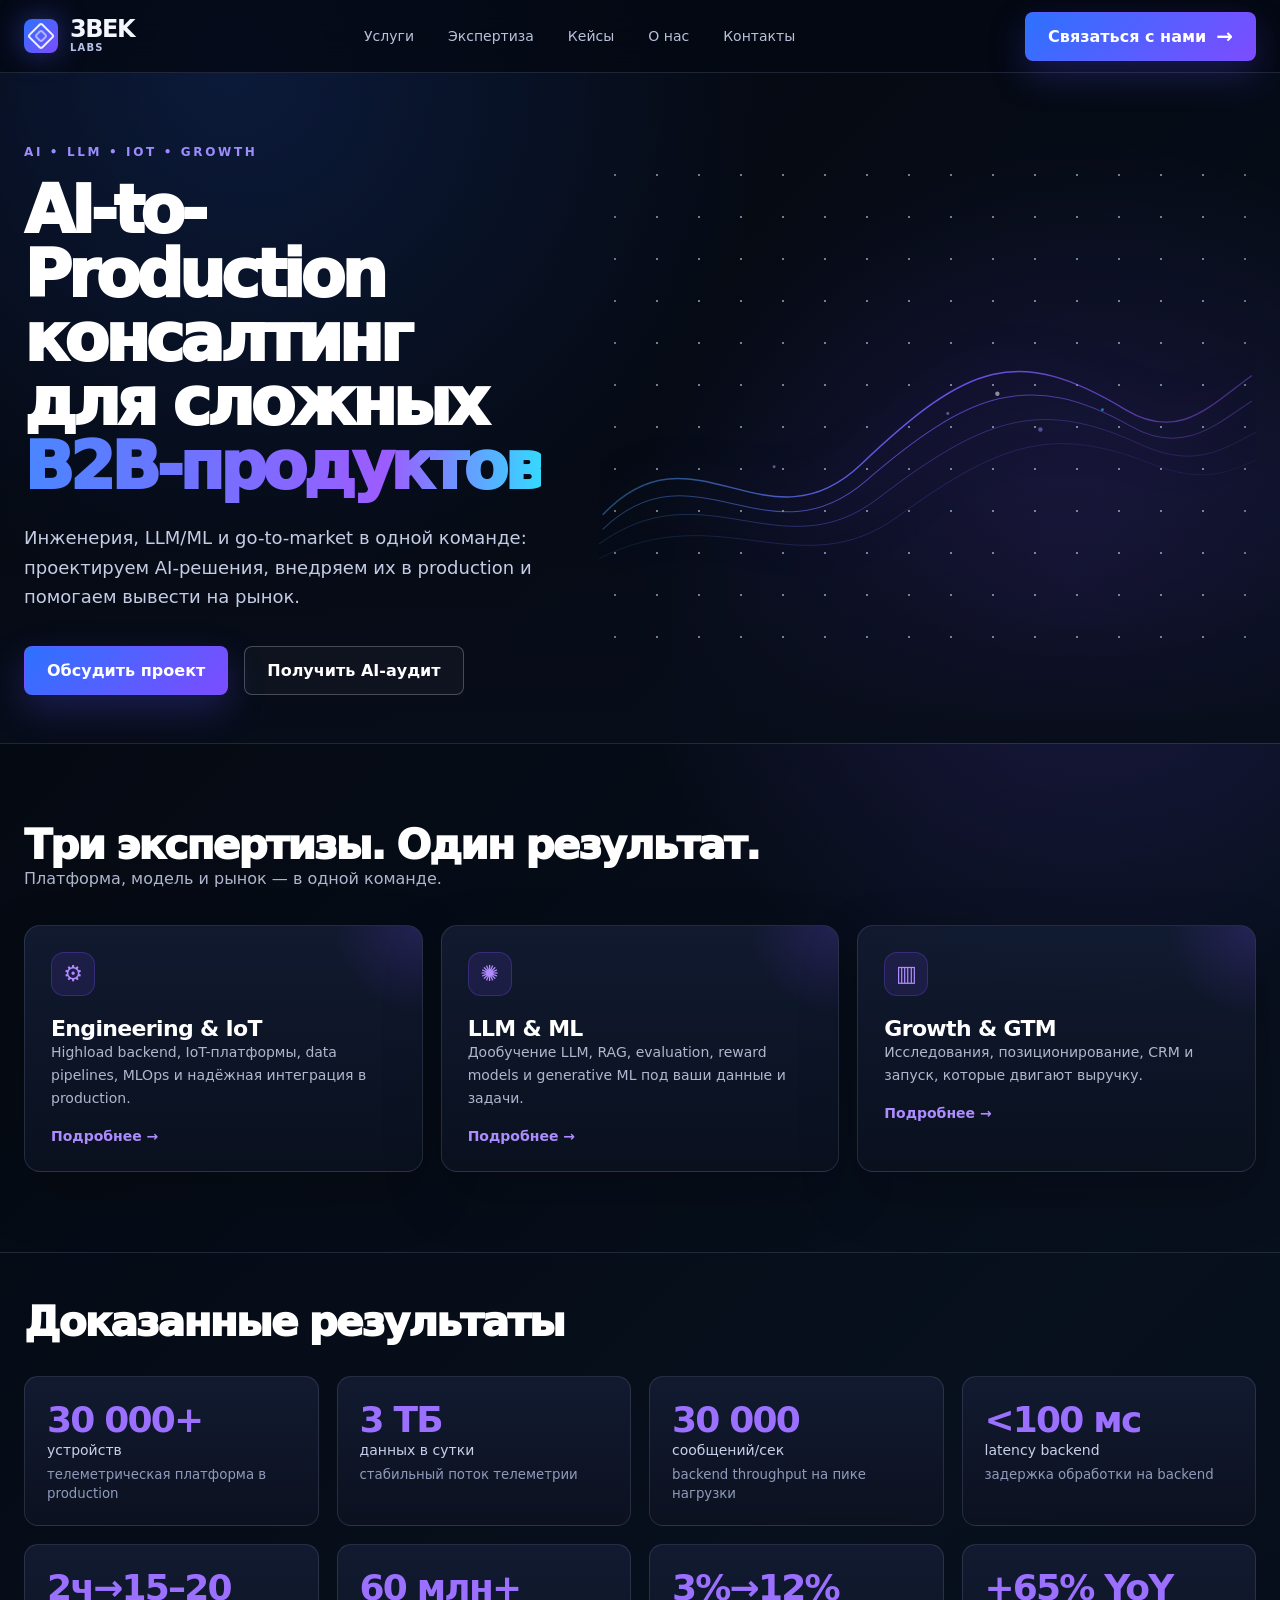
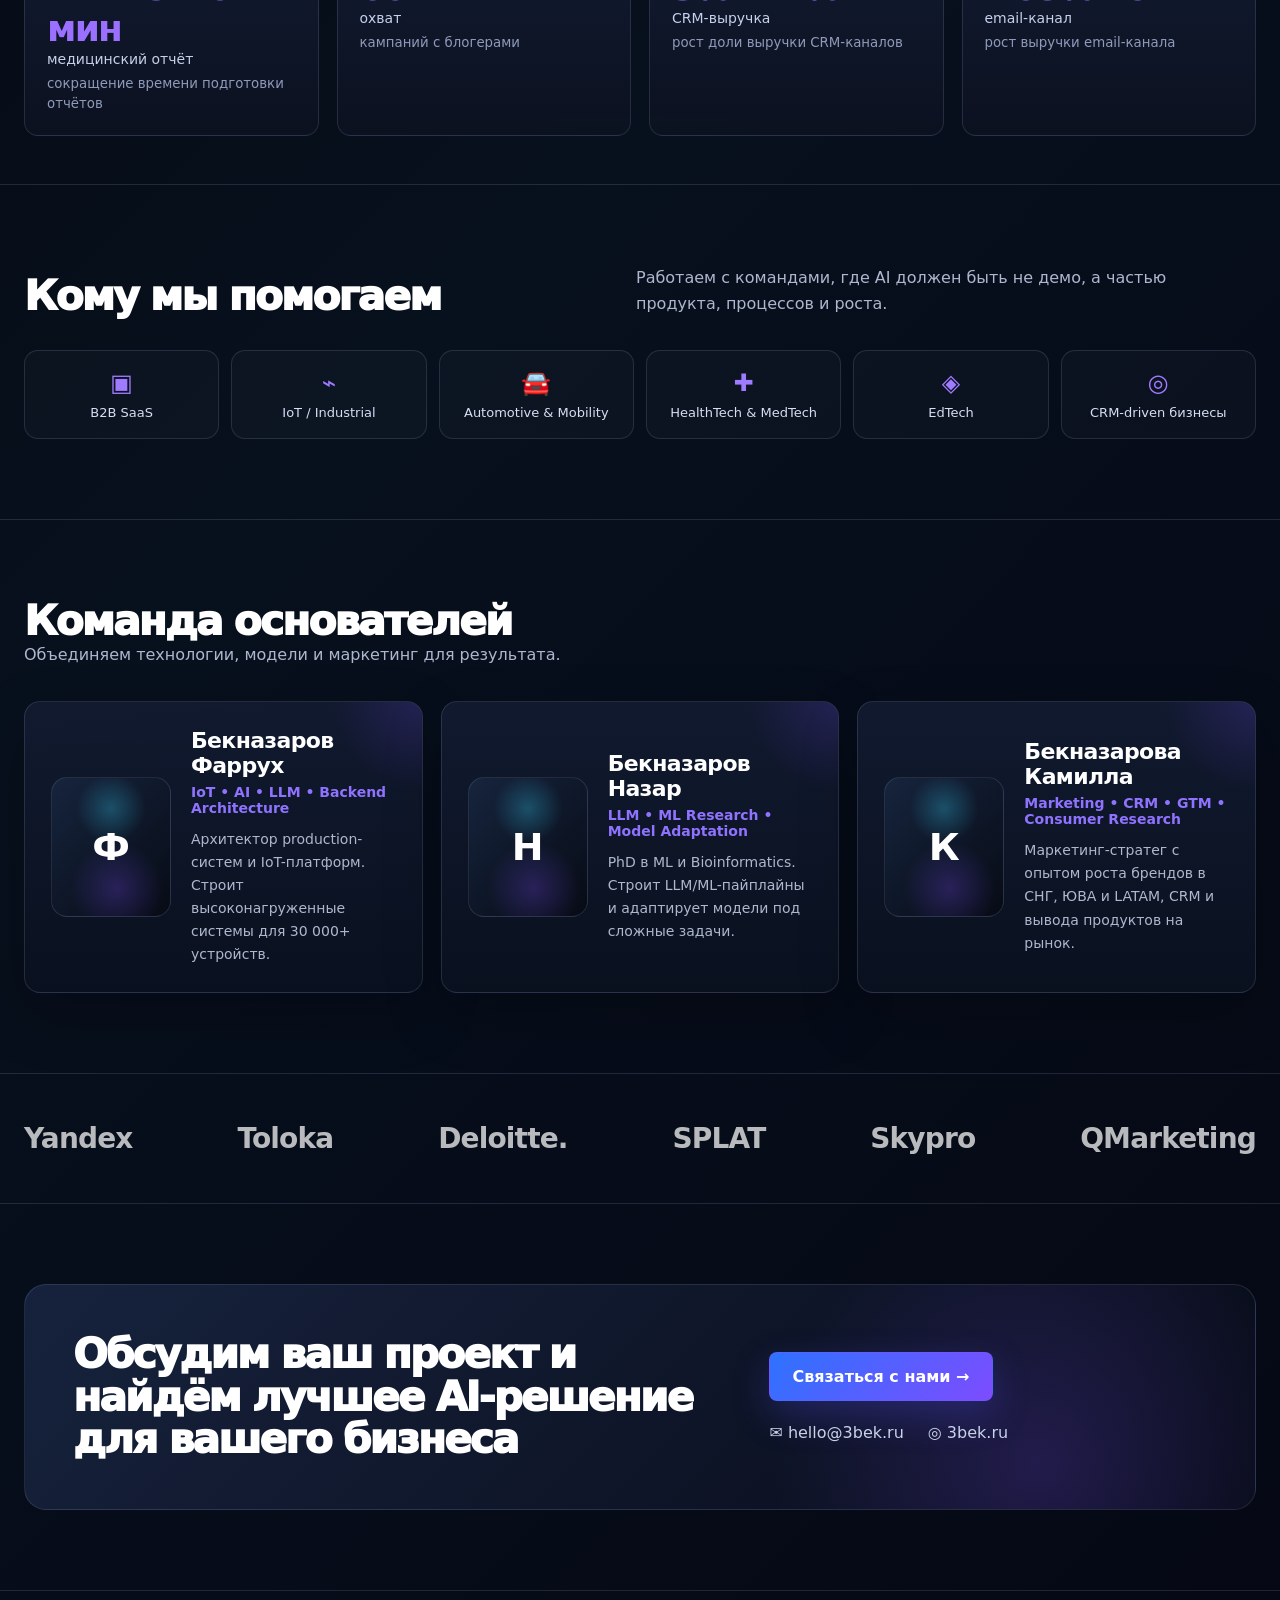
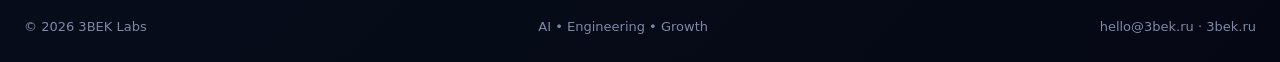
==== commit 5899b40d: "Deploy standalone v3 site" ====
--- a/index.html
+++ b/index.html
@@ -1,11 +1,222 @@
-<!doctype html><html lang="ru"><head><meta charset="utf-8"><meta name="viewport" content="width=device-width,initial-scale=1"><title>3BEK Labs — AI-to-Production консалтинг</title><meta name="description" content="AI, LLM, IoT и GTM консалтинг для сложных B2B-продуктов."><link rel="stylesheet" href="assets/styles.css"></head><body class="page"><div class="aurora"></div><div class="noise"></div><header class="header"><div class="container nav"><a class="brand" href="index.html"><span class="brand-mark"><svg viewBox="0 0 40 40" fill="none" stroke="currentColor" stroke-width="2.2"><path d="M20 3 35 11v18l-15 8-15-8V11L20 3Z"/><path d="M5 11l15 8 15-8M20 19v18"/><path d="M12 15v12l8 4 8-4V15"/></svg></span><span>3BEK <small>Labs</small></span></a><nav class="links"><a class="" href="index.html#services">Услуги</a><a class="" href="index.html#expertise">Экспертиза</a><a class="" href="cases.html">Кейсы</a><a class="" href="index.html#team">О нас</a><a class="" href="index.html#insights">Блог</a></nav><a class="btn primary small" href="#contact">Связаться с нами</a><button class="hamb" aria-label="Меню">☰</button></div><div class="container mobile-menu"><a href="index.html#services">Услуги</a><a href="index.html#expertise">Экспертиза</a><a href="cases.html">Кейсы</a><a href="index.html#team">О нас</a><a href="index.html#insights">Блог</a><a href="#contact">Связаться</a></div></header>
+<!doctype html>
+<html lang="ru">
+<head>
+  <meta charset="utf-8" />
+  <meta name="viewport" content="width=device-width, initial-scale=1" />
+  <title>AI-to-Production консалтинг — 3BEK Labs</title>
+  <meta name="description" content="3BEK Labs — AI-to-Production консалтинг: инженерия, LLM/ML и go-to-market." />
+  <style>
+
+:root{
+  --bg:#050812;
+  --bg2:#0a1222;
+  --panel:#0d1526;
+  --panel2:#121b31;
+  --line:rgba(154,166,202,.18);
+  --line2:rgba(124,87,255,.36);
+  --text:#f5f7ff;
+  --muted:#aeb7ce;
+  --soft:#d7dff7;
+  --blue:#2d72ff;
+  --violet:#7d4cff;
+  --violet2:#9c5cff;
+  --cyan:#35d8ff;
+  --white:#f6f7fb;
+  --ink:#0b1021;
+  --ink2:#2d3451;
+  --surface:#ffffff;
+  --surface2:#f2f4fb;
+  --shadow:0 30px 80px rgba(0,0,0,.36);
+  --r:24px;
+}
+*{box-sizing:border-box}
+html{scroll-behavior:smooth}
+body{
+  margin:0;
+  font-family:Inter, ui-sans-serif, system-ui, -apple-system, BlinkMacSystemFont, "Segoe UI", Arial, sans-serif;
+  color:var(--text);
+  background:
+    radial-gradient(circle at 18% 2%, rgba(45,114,255,.18), transparent 34rem),
+    radial-gradient(circle at 84% 18%, rgba(125,76,255,.18), transparent 28rem),
+    linear-gradient(135deg,#04060d,#07101d 52%,#050814);
+  font-size:16px;
+}
+a{color:inherit;text-decoration:none}
+p{line-height:1.65;color:var(--muted);margin:0}
+img{max-width:100%;display:block}
+.container{width:min(1440px, calc(100% - 48px));margin:auto}
+.header{
+  position:sticky;top:0;z-index:20;
+  backdrop-filter:blur(18px);
+  background:rgba(5,8,18,.78);
+  border-bottom:1px solid var(--line);
+}
+.nav{height:72px;display:flex;align-items:center;justify-content:space-between;gap:28px}
+.logo{display:flex;align-items:center;gap:12px;font-weight:900;letter-spacing:-.06em;text-transform:uppercase;line-height:.86;font-size:24px}
+.logo-mark{width:34px;height:34px;border-radius:8px;position:relative;background:linear-gradient(135deg,var(--blue),var(--violet));box-shadow:0 0 30px rgba(84,99,255,.45)}
+.logo-mark:before,.logo-mark:after{content:"";position:absolute;inset:7px;border:2px solid rgba(255,255,255,.9);transform:rotate(45deg);border-radius:3px}
+.logo-mark:after{inset:12px;opacity:.6}
+.logo small{display:block;font-size:10px;letter-spacing:.12em;color:#b9c4e8;margin-top:4px}
+.nav-links{display:flex;align-items:center;gap:34px;font-size:14px;color:#dce4ff}
+.nav-links a{opacity:.84}.nav-links a:hover{opacity:1;color:white}
+.btn{display:inline-flex;align-items:center;justify-content:center;gap:10px;border:1px solid var(--line2);padding:14px 22px;border-radius:8px;background:linear-gradient(135deg,var(--blue),var(--violet));color:white;font-weight:800;box-shadow:0 14px 36px rgba(88,83,255,.25);transition:.2s transform,.2s box-shadow}
+.btn:hover{transform:translateY(-2px);box-shadow:0 18px 44px rgba(88,83,255,.34)}
+.btn.secondary{background:rgba(255,255,255,.03);box-shadow:none;border-color:rgba(255,255,255,.24)}
+.btn.dark{background:#0b1021;color:#fff;border-color:#182544;box-shadow:none}
+.arrow{font-size:20px;line-height:0}
+.hero{position:relative;overflow:hidden;border-bottom:1px solid var(--line)}
+.hero .container{position:relative;z-index:2}
+.hero-main{min-height:620px;display:grid;grid-template-columns:1fr 1.25fr;align-items:center;gap:50px;padding:72px 0 48px}
+.eyebrow{font-size:12px;text-transform:uppercase;letter-spacing:.22em;color:#9d8cff;font-weight:900;margin-bottom:20px}
+h1{margin:0;color:white;font-size:clamp(42px,5.1vw,82px);line-height:.98;letter-spacing:-.065em;font-weight:950}
+h2{font-size:clamp(30px,3.2vw,54px);line-height:1.04;letter-spacing:-.05em;margin:0;color:white;font-weight:950}
+h3{font-size:22px;letter-spacing:-.03em;margin:0;color:white}
+.gradient-text{background:linear-gradient(90deg,#4a86ff,#9c5cff 70%,#35d8ff);-webkit-background-clip:text;background-clip:text;color:transparent}
+.lead{margin-top:24px;font-size:18px;max-width:690px;color:#c5cde5}
+.cta-row{display:flex;gap:16px;flex-wrap:wrap;margin-top:34px}
+.visual-card{position:relative;min-height:430px;border-radius:var(--r);overflow:hidden;background:radial-gradient(circle at 55% 50%,rgba(125,76,255,.28),transparent 38%),linear-gradient(135deg,rgba(9,17,36,.85),rgba(2,4,12,.7));border:1px solid var(--line);box-shadow:var(--shadow)}
+.visual-card.hero-wave{border:none;background:transparent;box-shadow:none;min-height:500px}
+.wave-svg{position:absolute;inset:0;width:100%;height:100%;filter:drop-shadow(0 0 24px rgba(95,78,255,.5))}
+.starfield:before{content:"";position:absolute;inset:-20%;opacity:.52;background-image:radial-gradient(#d8e8ff 1px, transparent 1px);background-size:42px 42px;mask-image:linear-gradient(90deg,transparent,black 18%,black 82%,transparent)}
+.hero:after{content:"";position:absolute;inset:auto 0 0;height:40%;background:linear-gradient(180deg,transparent,rgba(8,13,26,.95));z-index:1}
+.section{padding:80px 0;border-bottom:1px solid var(--line)}
+.section.tight{padding:48px 0}
+.section-title{display:flex;align-items:end;justify-content:space-between;gap:24px;margin-bottom:32px}.section-title p{max-width:620px}
+.cards{display:grid;gap:18px}.cards.cols-3{grid-template-columns:repeat(3,1fr)}.cards.cols-4{grid-template-columns:repeat(4,1fr)}.cards.cols-6{grid-template-columns:repeat(6,1fr)}
+.dark-card{background:linear-gradient(180deg,rgba(18,27,49,.94),rgba(10,17,31,.94));border:1px solid var(--line);border-radius:16px;padding:26px;position:relative;overflow:hidden;box-shadow:0 22px 58px rgba(0,0,0,.22)}
+.dark-card:after{content:"";position:absolute;right:-90px;top:-90px;width:180px;height:180px;background:radial-gradient(circle,rgba(125,76,255,.18),transparent 70%)}
+.icon{width:44px;height:44px;border-radius:13px;display:grid;place-items:center;background:rgba(125,76,255,.12);border:1px solid rgba(125,76,255,.28);font-size:22px;color:#b18aff;margin-bottom:20px}
+.dark-card p{font-size:14px}.link-more{display:inline-flex;margin-top:18px;color:#ad8cff;font-weight:800;font-size:14px}.metrics{display:grid;grid-template-columns:repeat(4,1fr);gap:18px}.metric{background:linear-gradient(180deg,rgba(18,27,49,.96),rgba(12,18,32,.94));border:1px solid var(--line);border-radius:14px;padding:22px}.metric b{display:block;font-size:36px;letter-spacing:-.05em;color:#9c70ff}.metric span{font-size:14px;color:#c7d0eb}.metric small{display:block;color:#8f9aba;margin-top:6px;line-height:1.45}
+.audience{display:grid;grid-template-columns:repeat(6,1fr);gap:12px}.audience .chip{padding:18px 10px;text-align:center;border:1px solid var(--line);border-radius:14px;background:rgba(255,255,255,.025);font-size:13px;color:#d6def4}.chip-icon{font-size:24px;display:block;margin-bottom:8px;color:#9f7bff}
+.team-grid{display:grid;grid-template-columns:repeat(3,1fr);gap:18px}.person{display:grid;grid-template-columns:120px 1fr;gap:20px;align-items:center}.avatar{width:120px;height:140px;border-radius:16px;background:linear-gradient(135deg,#16243d,#070b15);border:1px solid var(--line);position:relative;overflow:hidden;display:grid;place-items:center;color:white;font-size:38px;font-weight:900}.avatar:before{content:"";position:absolute;inset:0;background:radial-gradient(circle at 50% 22%,rgba(53,216,255,.28),transparent 28%),radial-gradient(circle at 55% 80%,rgba(125,76,255,.25),transparent 36%)}.avatar span{position:relative;z-index:2}.role{color:#8f73ff;font-weight:900;font-size:14px;margin:6px 0 12px}.person p{font-size:14px}.logos{display:flex;justify-content:space-between;align-items:center;gap:28px;opacity:.78;font-size:28px;font-weight:900;letter-spacing:-.03em;color:#e7ebfa;filter:grayscale(1)}
+.footer-cta{display:grid;grid-template-columns:1.2fr .8fr;gap:40px;align-items:center;border:1px solid var(--line);background:linear-gradient(135deg,rgba(24,36,64,.92),rgba(8,12,24,.95));padding:48px;border-radius:22px;position:relative;overflow:hidden}.footer-cta:after{content:"";position:absolute;right:-10%;bottom:-60%;width:55%;height:160%;background:radial-gradient(circle,rgba(125,76,255,.2),transparent 70%)}.footer-cta>*{position:relative;z-index:2}.contacts{display:flex;gap:24px;align-items:center;flex-wrap:wrap;color:#c8d2ea}.footer{padding:28px 0;color:#7d88a6;font-size:13px}.footer .container{display:flex;justify-content:space-between;gap:24px;flex-wrap:wrap}
+.light-wrap{background:var(--surface);color:var(--ink);border-bottom:1px solid #dfe4f0}.light-wrap h2,.light-wrap h3{color:var(--ink)}.light-wrap p{color:#59627b}.light-section{padding:70px 0}.light-grid{display:grid;gap:18px}.light-grid.cols-2{grid-template-columns:repeat(2,1fr)}.light-grid.cols-3{grid-template-columns:repeat(3,1fr)}.light-grid.cols-4{grid-template-columns:repeat(4,1fr)}.light-card{border:1px solid #dfe4f0;border-radius:16px;padding:24px;background:#fff;box-shadow:0 12px 35px rgba(19,31,62,.06)}.light-card .icon{background:#f0edff;color:#7658ff}.light-card ul,.checklist{list-style:none;padding:0;margin:18px 0 0;display:grid;gap:10px;color:#59627b}.light-card li,.checklist li{position:relative;padding-left:26px}.light-card li:before,.checklist li:before{content:"✓";position:absolute;left:0;color:#674bff;font-weight:900}.subhero{min-height:420px;display:grid;grid-template-columns:1fr 1fr;align-items:center;gap:52px;padding:64px 0}.subhero h1{font-size:clamp(38px,4vw,68px)}.subhero-visual{height:330px;border-radius:22px;position:relative;overflow:hidden;border:1px solid var(--line);background:linear-gradient(135deg,rgba(17,26,47,.95),rgba(5,9,20,.9));box-shadow:var(--shadow)}
+.dark-bottom{background:var(--bg);padding:38px 0}.mini-cta{display:flex;justify-content:space-between;gap:24px;align-items:center}.mini-cta h3{font-size:20px}.proof-row{display:grid;grid-template-columns:repeat(4,1fr);gap:16px}.proof{background:#eef1fb;border-radius:14px;padding:22px}.proof b{font-size:26px;display:block;color:#6f4fff;letter-spacing:-.04em}.proof small{display:block;color:#59627b;margin-top:6px}.process{counter-reset:step;display:grid;gap:14px}.process-item{counter-increment:step;display:grid;grid-template-columns:54px 1fr;gap:18px;align-items:start}.process-item:before{content:counter(step, decimal-leading-zero);display:grid;place-items:center;width:48px;height:48px;border-radius:14px;background:#f0edff;color:#674bff;font-weight:900}.before-after{display:grid;grid-template-columns:repeat(2,1fr);gap:18px}.scenario{display:flex;align-items:center;gap:14px}.scenario .small-icon{width:42px;height:42px;border-radius:12px;background:#f0edff;display:grid;place-items:center;color:#684dff;font-size:20px;flex:0 0 auto}.hero-blueprint{background-image:linear-gradient(rgba(125,76,255,.1) 1px, transparent 1px),linear-gradient(90deg,rgba(125,76,255,.1) 1px, transparent 1px);background-size:32px 32px}.hero-blueprint:after{content:"";position:absolute;inset:0;background:radial-gradient(circle at 65% 35%,rgba(45,114,255,.25),transparent 42%)}
+.radar{position:absolute;inset:0;background:radial-gradient(circle at 55% 50%,rgba(125,76,255,.24),transparent 3%,transparent 7%,rgba(125,76,255,.2) 7.2%,transparent 7.6%,transparent 18%,rgba(125,76,255,.16) 18.2%,transparent 18.6%,transparent 30%,rgba(125,76,255,.14) 30.2%,transparent 30.6%,transparent 42%,rgba(125,76,255,.12) 42.2%,transparent 42.6%),linear-gradient(90deg,transparent 54.8%,rgba(125,76,255,.55) 55%,transparent 55.2%),linear-gradient(0deg,transparent 49.8%,rgba(125,76,255,.38) 50%,transparent 50.2%)}.radar:before{content:"";position:absolute;left:55%;top:50%;width:46%;height:2px;background:linear-gradient(90deg,rgba(125,76,255,.9),transparent);transform-origin:left;animation:scan 7s linear infinite}.radar-dot{position:absolute;width:12px;height:12px;border-radius:50%;background:#a78bff;box-shadow:0 0 20px #a78bff}.d1{left:52%;top:24%}.d2{left:72%;top:49%}.d3{left:43%;top:68%}.d4{left:62%;top:63%}@keyframes scan{to{transform:rotate(360deg)}}
+.brain{position:absolute;inset:0;background:radial-gradient(circle at 52% 45%,rgba(125,76,255,.28),transparent 40%)}.brain svg,.iso svg,.dashboard svg,.health svg,.car svg{position:absolute;inset:0;width:100%;height:100%}.iso{position:absolute;inset:0;background-image:linear-gradient(rgba(68,115,255,.1) 1px,transparent 1px),linear-gradient(90deg,rgba(68,115,255,.1) 1px,transparent 1px);background-size:26px 26px}.dashboard{position:absolute;inset:0;background:radial-gradient(circle at 70% 20%,rgba(125,76,255,.25),transparent 34%)}.car{position:absolute;inset:0;background:radial-gradient(circle at 60% 48%,rgba(45,114,255,.22),transparent 40%)}.health{position:absolute;inset:0;background:radial-gradient(circle at 68% 38%,rgba(53,216,255,.18),transparent 40%)}
+.service-strip{display:grid;grid-template-columns:repeat(6,1fr);gap:10px}.service-mini{text-align:center;padding:20px 10px}.service-mini .icon{margin:0 auto 12px;width:38px;height:38px;font-size:18px}.stats-band{padding:46px 0;background:#0b1120;border-top:1px solid var(--line);border-bottom:1px solid var(--line)}
+.board-link{display:inline-flex;gap:8px;align-items:center;color:#bda8ff;font-weight:800}
+@media (max-width:1100px){.hero-main,.subhero{grid-template-columns:1fr}.cards.cols-4,.metrics,.proof-row{grid-template-columns:repeat(2,1fr)}.audience,.cards.cols-6{grid-template-columns:repeat(3,1fr)}.team-grid{grid-template-columns:1fr}.person{grid-template-columns:90px 1fr}.avatar{width:90px;height:110px}.logos{font-size:20px;flex-wrap:wrap}.light-grid.cols-4{grid-template-columns:repeat(2,1fr)}}
+@media (max-width:760px){.container{width:min(100% - 28px,1440px)}.nav{height:auto;padding:16px 0;align-items:flex-start}.nav-links{display:none}.hero-main{padding:52px 0 34px;min-height:auto}.visual-card.hero-wave{min-height:280px}h1{font-size:42px}.lead{font-size:16px}.cards.cols-3,.cards.cols-4,.metrics,.proof-row,.audience,.light-grid.cols-2,.light-grid.cols-3,.light-grid.cols-4,.before-after{grid-template-columns:1fr}.footer-cta,.mini-cta{grid-template-columns:1fr;display:grid}.section,.light-section{padding:52px 0}.subhero-visual{height:260px}.service-strip{grid-template-columns:repeat(2,1fr)}}
+
+</style>
+  <meta name="3bek-build" content="v3-standalone-inline-assets" />
+</head>
+<body class="">
+
+<header class="header">
+  <div class="container nav">
+    <a class="logo" href="index.html" aria-label="3BEK Labs">
+      <span class="logo-mark"></span><span>3BEK<br><small>Labs</small></span>
+    </a>
+    <nav class="nav-links">
+      <a href="index.html#services">Услуги</a>
+      <a href="index.html#expertise">Экспертиза</a>
+      <a href="cases.html">Кейсы</a>
+      <a href="index.html#team">О нас</a>
+      <a href="index.html#contacts">Контакты</a>
+    </nav>
+    <a class="btn" href="mailto:hello@3bek.ru">Связаться с нами <span class="arrow">→</span></a>
+  </div>
+</header>
+
+
 <main>
-<section class="hero"><div class="container hero-grid"><div><span class="eyebrow">семейная AI + Engineering + Growth практика</span><h1 class="h1">AI-to-Production консалтинг для сложных <span class="grad">B2B-продуктов</span></h1><p class="lead">Инженерия, LLM/ML и go-to-market в одной команде: проектируем AI-решения, внедряем их в production и помогаем вывести на рынки СНГ, ЮВА и LATAM.</p><div class="actions"><a class="btn primary" href="ai-audit.html">Получить AI-аудит</a><a class="btn" href="cases.html">Посмотреть кейсы</a></div><p class="hero-note">Фокус: IoT, industrial, automotive & mobility, HealthTech, B2B SaaS и CRM-driven бизнесы.</p></div><div class="visual-card"><div class="wave"><svg viewBox="0 0 600 320" preserveAspectRatio="none"><path d="M0 220 C120 80 200 300 330 160 S520 90 600 190" fill="none" stroke="url(#g)" stroke-width="2"/><path d="M0 245 C140 110 210 310 350 180 S510 120 600 205" fill="none" stroke="url(#g)" stroke-width="1.4" opacity=".7"/><path d="M0 270 C120 130 220 320 370 210 S500 160 600 230" fill="none" stroke="url(#g)" stroke-width="1" opacity=".55"/><defs><linearGradient id="g" x1="0" x2="1"><stop stop-color="#20d6ff"/><stop offset=".55" stop-color="#7c5cff"/><stop offset="1" stop-color="#b65cff"/></linearGradient></defs></svg></div><div class="orbit"></div><div class="core">AI<br>to<br>Production</div><div class="node n1">Данные<small>IoT • CRM • docs</small></div><div class="node n2">Модели<small>LLM • ML • RAG</small></div><div class="node n3">Системы<small>backend • MLOps</small></div><div class="node n4">Рост<small>GTM • CRM • markets</small></div></div></div></section>
-<section class="section" id="expertise"><div class="container"><div class="section-title"><h2>Три экспертизы.<br><span class="grad">Один результат.</span></h2><p>Закрываем путь от сложной технической задачи до работающего продукта и понятного бизнес-эффекта.</p></div><div class="grid three"><article class="card"><span class="icon"><svg viewBox="0 0 24 24" fill="none" stroke="currentColor" stroke-width="1.8"><path d="M4 7h16M7 4v16M17 4v16M4 17h16"/><path d="M9 9h6v6H9z"/></svg></span><h3>Engineering & IoT</h3><p>Highload backend, Kafka, Kubernetes, телеметрия, data pipelines, API, MLOps и production-интеграции.</p><a class="btn small" href="production-ai-iot.html" style="margin-top:18px">Подробнее →</a></article><article class="card"><span class="icon"><svg viewBox="0 0 24 24" fill="none" stroke="currentColor" stroke-width="1.8"><path d="M8 6a3 3 0 0 0-3 3 3 3 0 0 0 0 6 3 3 0 0 0 3 3"/><path d="M16 6a3 3 0 0 1 3 3 3 3 0 0 1 0 6 3 3 0 0 1-3 3"/><path d="M8 6v12M16 6v12M8 10h8M8 14h8"/></svg></span><h3>LLM & ML</h3><p>RAG, fine-tuning, reward models, evaluation, generative ML и research-to-production для сложных данных.</p><a class="btn small" href="llm-model-adaptation.html" style="margin-top:18px">Подробнее →</a></article><article class="card"><span class="icon"><svg viewBox="0 0 24 24" fill="none" stroke="currentColor" stroke-width="1.8"><path d="M4 19h16"/><path d="M6 17v-5M12 17V8M18 17V5"/><path d="M6 12l6-4 6-3"/></svg></span><h3>Growth & GTM</h3><p>Исследования, позиционирование, CRM, market launch и маркетинг для выхода на СНГ, ЮВА и LATAM.</p><a class="btn small" href="gtm-marketing.html" style="margin-top:18px">Подробнее →</a></article></div></div></section>
-<section class="section light"><div class="container"><div class="section-title"><h2>Доказанные результаты</h2><p>Главный экран и посадочные страницы опираются на реальные достижения команды, а не на абстрактные AI-обещания.</p></div><div class="grid proof-wall"><article class="card metric"><strong>30 000+</strong><span>устройств</span><p>телеметрическая платформа и потоковая backend-обработка</p></article><article class="card metric"><strong>3 ТБ</strong><span>данных в сутки</span><p>стабильная обработка больших потоков данных</p></article><article class="card metric"><strong>30 000</strong><span>сообщений/сек</span><p>throughput backend-платформы под нагрузкой</p></article><article class="card metric"><strong>&lt;100 мс</strong><span>backend latency</span><p>задержка обработки на backend</p></article><article class="card metric"><strong>2ч → 15–20 мин</strong><span>медицинские отчёты</span><p>ускорение подготовки отчётов для специалистов</p></article><article class="card metric"><strong>60 млн+</strong><span>охват кампаний</span><p>блогерские кампании с CPV &lt; 15 коп.</p></article><article class="card metric"><strong>3% → 12%</strong><span>CRM revenue share</span><p>рост доли выручки CRM-каналов</p></article><article class="card metric"><strong>+65% YoY</strong><span>email revenue</span><p>рост выручки email-канала в CRM-проекте</p></article></div></div></section>
-<section class="section" id="services"><div class="container"><div class="section-title"><h2>Посадочные страницы под спрос</h2><p>Каждая услуга оформлена как отдельный лендинг, чтобы вести трафик не на общий сайт, а на конкретную боль клиента.</p></div><div class="grid four"><article class="card"><div class="role">01</div><span class="icon"><svg viewBox="0 0 24 24" fill="none" stroke="currentColor" stroke-width="1.8"><circle cx="10" cy="10" r="6"/><path d="M15 15l5 5"/><path d="M8 10l1.5 1.5L12.5 8"/></svg></span><h3>AI / LLM аудит</h3><p>Находим use cases, оцениваем данные, риски, ROI и собираем roadmap внедрения AI.</p><a class="btn small" style="margin-top:18px" href="#contact">Обсудить →</a></article><article class="card"><div class="role">02</div><span class="icon"><svg viewBox="0 0 24 24" fill="none" stroke="currentColor" stroke-width="1.8"><path d="M8 6a3 3 0 0 0-3 3 3 3 0 0 0 0 6 3 3 0 0 0 3 3"/><path d="M16 6a3 3 0 0 1 3 3 3 3 0 0 1 0 6 3 3 0 0 1-3 3"/><path d="M8 6v12M16 6v12M8 10h8M8 14h8"/></svg></span><h3>Дообучение моделей</h3><p>Адаптируем LLM и ML-модели под ваши данные, задачу и quality gates.</p><a class="btn small" style="margin-top:18px" href="#contact">Обсудить →</a></article><article class="card"><div class="role">03</div><span class="icon"><svg viewBox="0 0 24 24" fill="none" stroke="currentColor" stroke-width="1.8"><path d="M8 9l-4 3 4 3M16 9l4 3-4 3M13 5l-2 14"/></svg></span><h3>Production AI & IoT</h3><p>Встраиваем AI в backend, IoT, data pipelines и production-инфраструктуру.</p><a class="btn small" style="margin-top:18px" href="#contact">Обсудить →</a></article><article class="card"><div class="role">04</div><span class="icon"><svg viewBox="0 0 24 24" fill="none" stroke="currentColor" stroke-width="1.8"><path d="M4 11v7a2 2 0 0 0 2 2h3V9H6a2 2 0 0 0-2 2z"/><path d="M9 9l10-5v16L9 18"/><path d="M19 9a4 4 0 0 1 0 6"/></svg></span><h3>GTM и маркетинг</h3><p>Исследуем рынки, собираем оффер, CRM и стратегию запуска.</p><a class="btn small" style="margin-top:18px" href="#contact">Обсудить →</a></article></div></div></section>
-<section class="section light"><div class="container"><div class="section-title"><h2>Кому помогаем</h2><p>Сайт спроектирован как набор входов под разные сегменты: от CTO и product owners до growth-команд.</p></div><div class="chips"><span class="chip">B2B SaaS</span><span class="chip">IoT / Industrial</span><span class="chip">Automotive & Mobility</span><span class="chip">Fleet / Telemetry</span><span class="chip">HealthTech / MedTech</span><span class="chip">EdTech</span><span class="chip">CRM-driven бизнесы</span><span class="chip">AI-first продукты</span></div></div></section>
-<section class="section" id="team"><div class="container"><div class="section-title"><h2>Команда основателей</h2><p>Платформа, модель и рынок — в одной команде, без разрыва между исследованием, разработкой и запуском.</p></div><div class="grid three"><article class="card team-card"><div class="avatar">Ф</div><div><h3>Бекназаров Фаррух</h3><div class="role">IoT • AI • LLM • Backend Architecture</div><p>Архитектор production-систем, backend-платформ и IoT-инфраструктуры. Строил highload-телеметрию для 30 000+ устройств.</p></div></article><article class="card team-card"><div class="avatar">Н</div><div><h3>Бекназаров Назар</h3><div class="role">LLM • ML Research • Model Adaptation</div><p>PhD researcher в ML и Bioinformatics. Строит LLM/ML-пайплайны, evaluation и генеративные модели от research до production.</p></div></article><article class="card team-card"><div class="avatar">К</div><div><h3>Бекназарова Камилла</h3><div class="role">Marketing • CRM • GTM • Markets</div><p>Маркетинг-стратег с опытом СНГ, Центральной Азии, Кавказа, ЮВА и LATAM: исследования, CRM, коммуникации и рост.</p></div></article></div></div></section>
-<section class="section" id="insights"><div class="container"><div class="cta-band"><div><h2>Есть AI-гипотеза или сложная data-задача?</h2><p class="muted">Разберём, где AI даст измеримый эффект, как встроить решение в production и как вывести его на рынок.</p></div><a class="btn primary" href="mailto:hello@3bek.ru">Обсудить проект</a></div></div></section>
+<section class="hero">
+  <div class="container hero-main">
+    <div>
+      <div class="eyebrow">AI • LLM • IoT • Growth</div>
+      <h1>AI-to-Production консалтинг для сложных <span class="gradient-text">B2B-продуктов</span></h1>
+      <p class="lead">Инженерия, LLM/ML и go-to-market в одной команде: проектируем AI-решения, внедряем их в production и помогаем вывести на рынок.</p>
+      <div class="cta-row"><a class="btn" href="mailto:hello@3bek.ru">Обсудить проект</a><a class="btn secondary" href="ai-audit.html">Получить AI-аудит</a></div>
+    </div>
+
+<div class="visual-card hero-wave starfield" aria-hidden="true">
+  <svg class="wave-svg" viewBox="0 0 900 520" fill="none" xmlns="http://www.w3.org/2000/svg">
+    <defs>
+      <linearGradient id="g1" x1="0" y1="0" x2="900" y2="520" gradientUnits="userSpaceOnUse">
+        <stop stop-color="#35D8FF" stop-opacity=".1"/><stop offset=".5" stop-color="#725CFF"/><stop offset="1" stop-color="#B05CFF" stop-opacity=".15"/>
+      </linearGradient>
+    </defs>
+    <g opacity=".9">
+      <path d="M5 390C128 258 230 444 359 321C505 182 573 156 722 246C797 291 841 237 895 199" stroke="url(#g1)" stroke-width="2"/>
+      <path d="M5 410C130 289 232 458 365 344C506 222 590 190 728 268C803 311 850 262 895 234" stroke="url(#g1)" stroke-width="1.4" opacity=".78"/>
+      <path d="M0 430C144 325 251 469 383 367C528 256 605 230 741 293C817 328 855 300 900 277" stroke="url(#g1)" stroke-width="1.1" opacity=".55"/>
+      <path d="M0 450C166 365 276 490 410 392C553 288 625 268 757 320C830 349 865 330 900 315" stroke="url(#g1)" stroke-width=".9" opacity=".4"/>
+    </g>
+    <g opacity=".52">
+      <circle cx="240" cy="324" r="2" fill="#90A9FF"/><circle cx="478" cy="251" r="2" fill="#B894FF"/><circle cx="690" cy="246" r="2" fill="#35D8FF"/>
+      <circle cx="546" cy="224" r="3" fill="#FFF"/><circle cx="605" cy="273" r="3" fill="#9F7BFF"/>
+    </g>
+  </svg>
+</div>
+  </div>
+</section>
+<section class="section" id="expertise">
+  <div class="container">
+    <div class="section-title"><div><h2>Три экспертизы. Один результат.</h2><p>Платформа, модель и рынок — в одной команде.</p></div></div>
+    <div class="cards cols-3">
+      <article class="dark-card"><div class="icon">⚙</div><h3>Engineering & IoT</h3><p>Highload backend, IoT-платформы, data pipelines, MLOps и надёжная интеграция в production.</p><a class="link-more" href="production-ai-iot.html">Подробнее →</a></article>
+      <article class="dark-card"><div class="icon">✺</div><h3>LLM & ML</h3><p>Дообучение LLM, RAG, evaluation, reward models и generative ML под ваши данные и задачи.</p><a class="link-more" href="llm-model-adaptation.html">Подробнее →</a></article>
+      <article class="dark-card"><div class="icon">▥</div><h3>Growth & GTM</h3><p>Исследования, позиционирование, CRM и запуск, которые двигают выручку.</p><a class="link-more" href="gtm-marketing.html">Подробнее →</a></article>
+    </div>
+  </div>
+</section>
+<section class="section tight">
+  <div class="container">
+    <div class="section-title"><h2>Доказанные результаты</h2></div>
+    <div class="metrics">
+      <div class="metric"><b>30 000+</b><span>устройств</span><small>телеметрическая платформа в production</small></div>
+      <div class="metric"><b>3 ТБ</b><span>данных в сутки</span><small>стабильный поток телеметрии</small></div>
+      <div class="metric"><b>30 000</b><span>сообщений/сек</span><small>backend throughput на пике нагрузки</small></div>
+      <div class="metric"><b>&lt;100 мс</b><span>latency backend</span><small>задержка обработки на backend</small></div>
+      <div class="metric"><b>2ч→15–20 мин</b><span>медицинский отчёт</span><small>сокращение времени подготовки отчётов</small></div>
+      <div class="metric"><b>60 млн+</b><span>охват</span><small>кампаний с блогерами</small></div>
+      <div class="metric"><b>3%→12%</b><span>CRM-выручка</span><small>рост доли выручки CRM-каналов</small></div>
+      <div class="metric"><b>+65% YoY</b><span>email-канал</span><small>рост выручки email-канала</small></div>
+    </div>
+  </div>
+</section>
+<section class="section" id="services">
+  <div class="container">
+    <div class="section-title"><h2>Кому мы помогаем</h2><p>Работаем с командами, где AI должен быть не демо, а частью продукта, процессов и роста.</p></div>
+    <div class="audience">
+      <div class="chip"><span class="chip-icon">▣</span>B2B SaaS</div><div class="chip"><span class="chip-icon">⌁</span>IoT / Industrial</div><div class="chip"><span class="chip-icon">🚘</span>Automotive & Mobility</div><div class="chip"><span class="chip-icon">✚</span>HealthTech & MedTech</div><div class="chip"><span class="chip-icon">◈</span>EdTech</div><div class="chip"><span class="chip-icon">◎</span>CRM-driven бизнесы</div>
+    </div>
+  </div>
+</section>
+<section class="section" id="team">
+  <div class="container">
+    <div class="section-title"><div><h2>Команда основателей</h2><p>Объединяем технологии, модели и маркетинг для результата.</p></div></div>
+    <div class="team-grid">
+      <article class="dark-card person"><div class="avatar"><span>Ф</span></div><div><h3>Бекназаров Фаррух</h3><div class="role">IoT • AI • LLM • Backend Architecture</div><p>Архитектор production-систем и IoT-платформ. Строит высоконагруженные системы для 30 000+ устройств.</p></div></article>
+      <article class="dark-card person"><div class="avatar"><span>Н</span></div><div><h3>Бекназаров Назар</h3><div class="role">LLM • ML Research • Model Adaptation</div><p>PhD в ML и Bioinformatics. Строит LLM/ML-пайплайны и адаптирует модели под сложные задачи.</p></div></article>
+      <article class="dark-card person"><div class="avatar"><span>К</span></div><div><h3>Бекназарова Камилла</h3><div class="role">Marketing • CRM • GTM • Consumer Research</div><p>Маркетинг-стратег с опытом роста брендов в СНГ, ЮВА и LATAM, CRM и вывода продуктов на рынок.</p></div></article>
+    </div>
+  </div>
+</section>
+<section class="section tight">
+  <div class="container logos"><span>Yandex</span><span>Toloka</span><span>Deloitte.</span><span>SPLAT</span><span>Skypro</span><span>QMarketing</span></div>
+</section>
+<section class="section" id="contacts">
+  <div class="container footer-cta">
+    <h2>Обсудим ваш проект и найдём лучшее AI-решение для вашего бизнеса</h2>
+    <div><a class="btn" href="mailto:hello@3bek.ru">Связаться с нами →</a><div class="contacts" style="margin-top:22px"><span>✉ hello@3bek.ru</span><span>◎ 3bek.ru</span></div></div>
+  </div>
+</section>
 </main>
-<footer class="footer" id="contact"><div class="container footer-grid"><div><b>3BEK Labs</b><br><span>AI-to-Production consulting</span></div><div><a href="mailto:hello@3bek.ru">hello@3bek.ru</a><br><a href="https://3bek.ru">3bek.ru</a></div><div>© <span data-year></span> 3BEK Labs<br>Инженерия. Модели. Рынок.</div></div></footer><script src="assets/app.js"></script></body></html>+
+
+<footer class="footer">
+  <div class="container">
+    <span>© <span data-year></span> 3BEK Labs</span>
+    <span>AI • Engineering • Growth</span>
+    <span>hello@3bek.ru · 3bek.ru</span>
+  </div>
+</footer>
+<script>
+document.querySelectorAll('[data-year]').forEach(el=>el.textContent=new Date().getFullYear());
+</script>
+
+</body>
+</html>
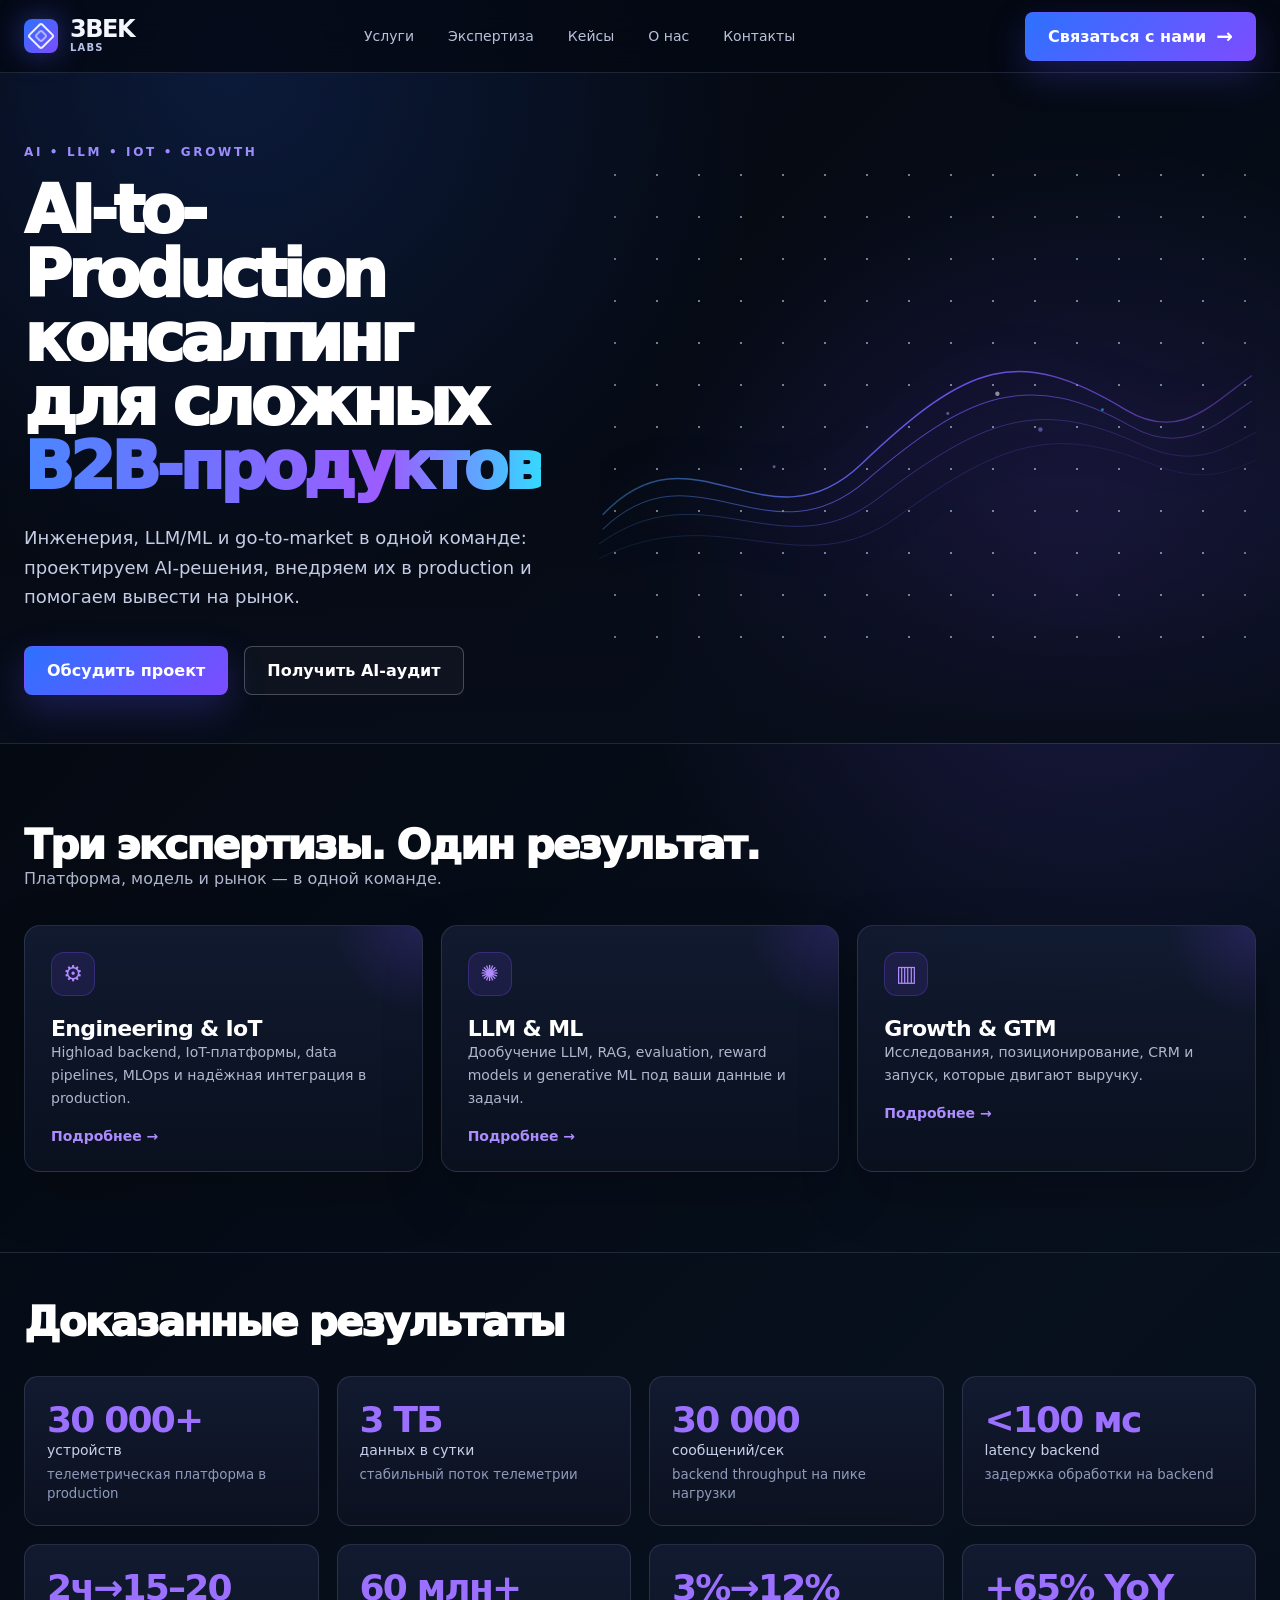
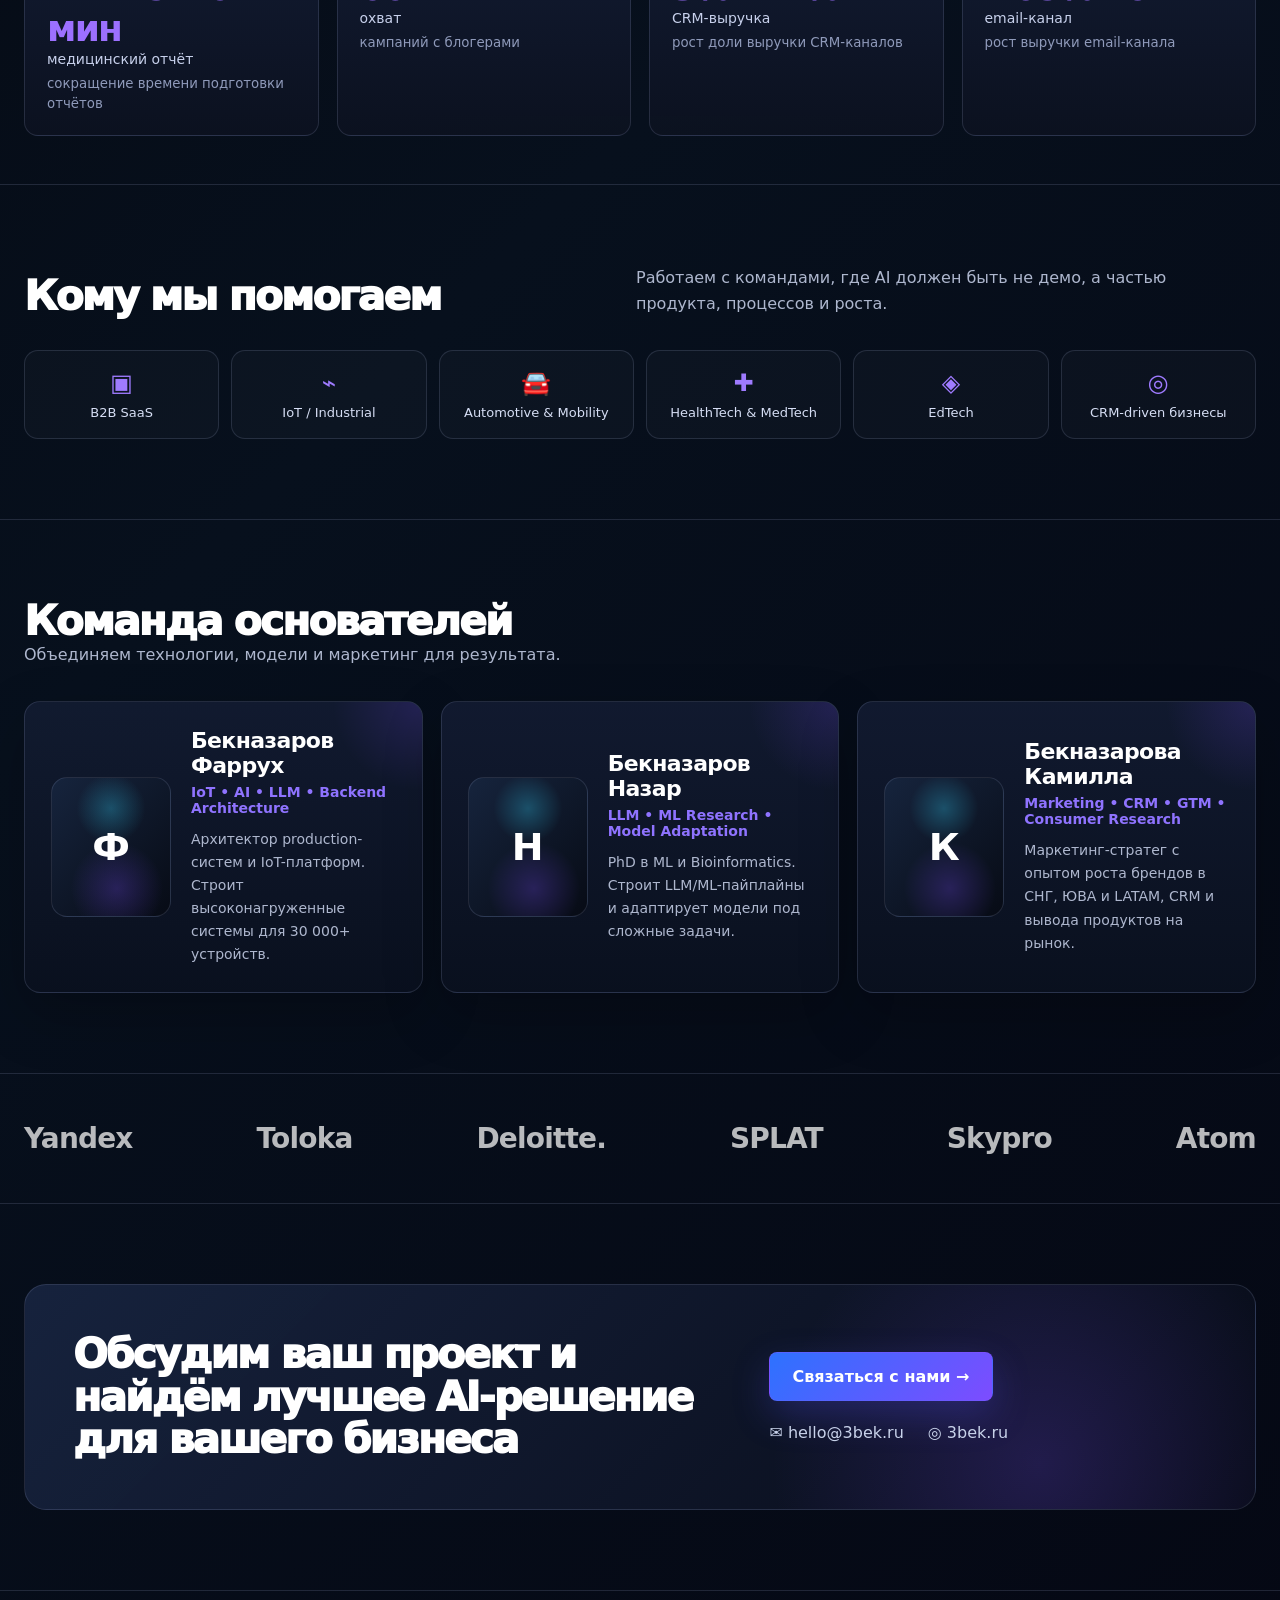
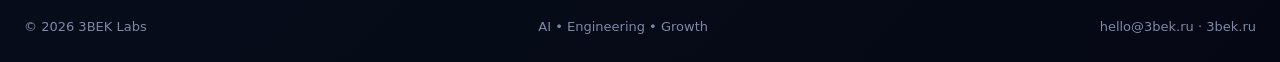
==== commit 2735a130: "Replace QMarketing with Atom" ====
--- a/index.html
+++ b/index.html
@@ -196,7 +196,7 @@
   </div>
 </section>
 <section class="section tight">
-  <div class="container logos"><span>Yandex</span><span>Toloka</span><span>Deloitte.</span><span>SPLAT</span><span>Skypro</span><span>QMarketing</span></div>
+  <div class="container logos"><span>Yandex</span><span>Toloka</span><span>Deloitte.</span><span>SPLAT</span><span>Skypro</span><span>Atom</span></div>
 </section>
 <section class="section" id="contacts">
   <div class="container footer-cta">
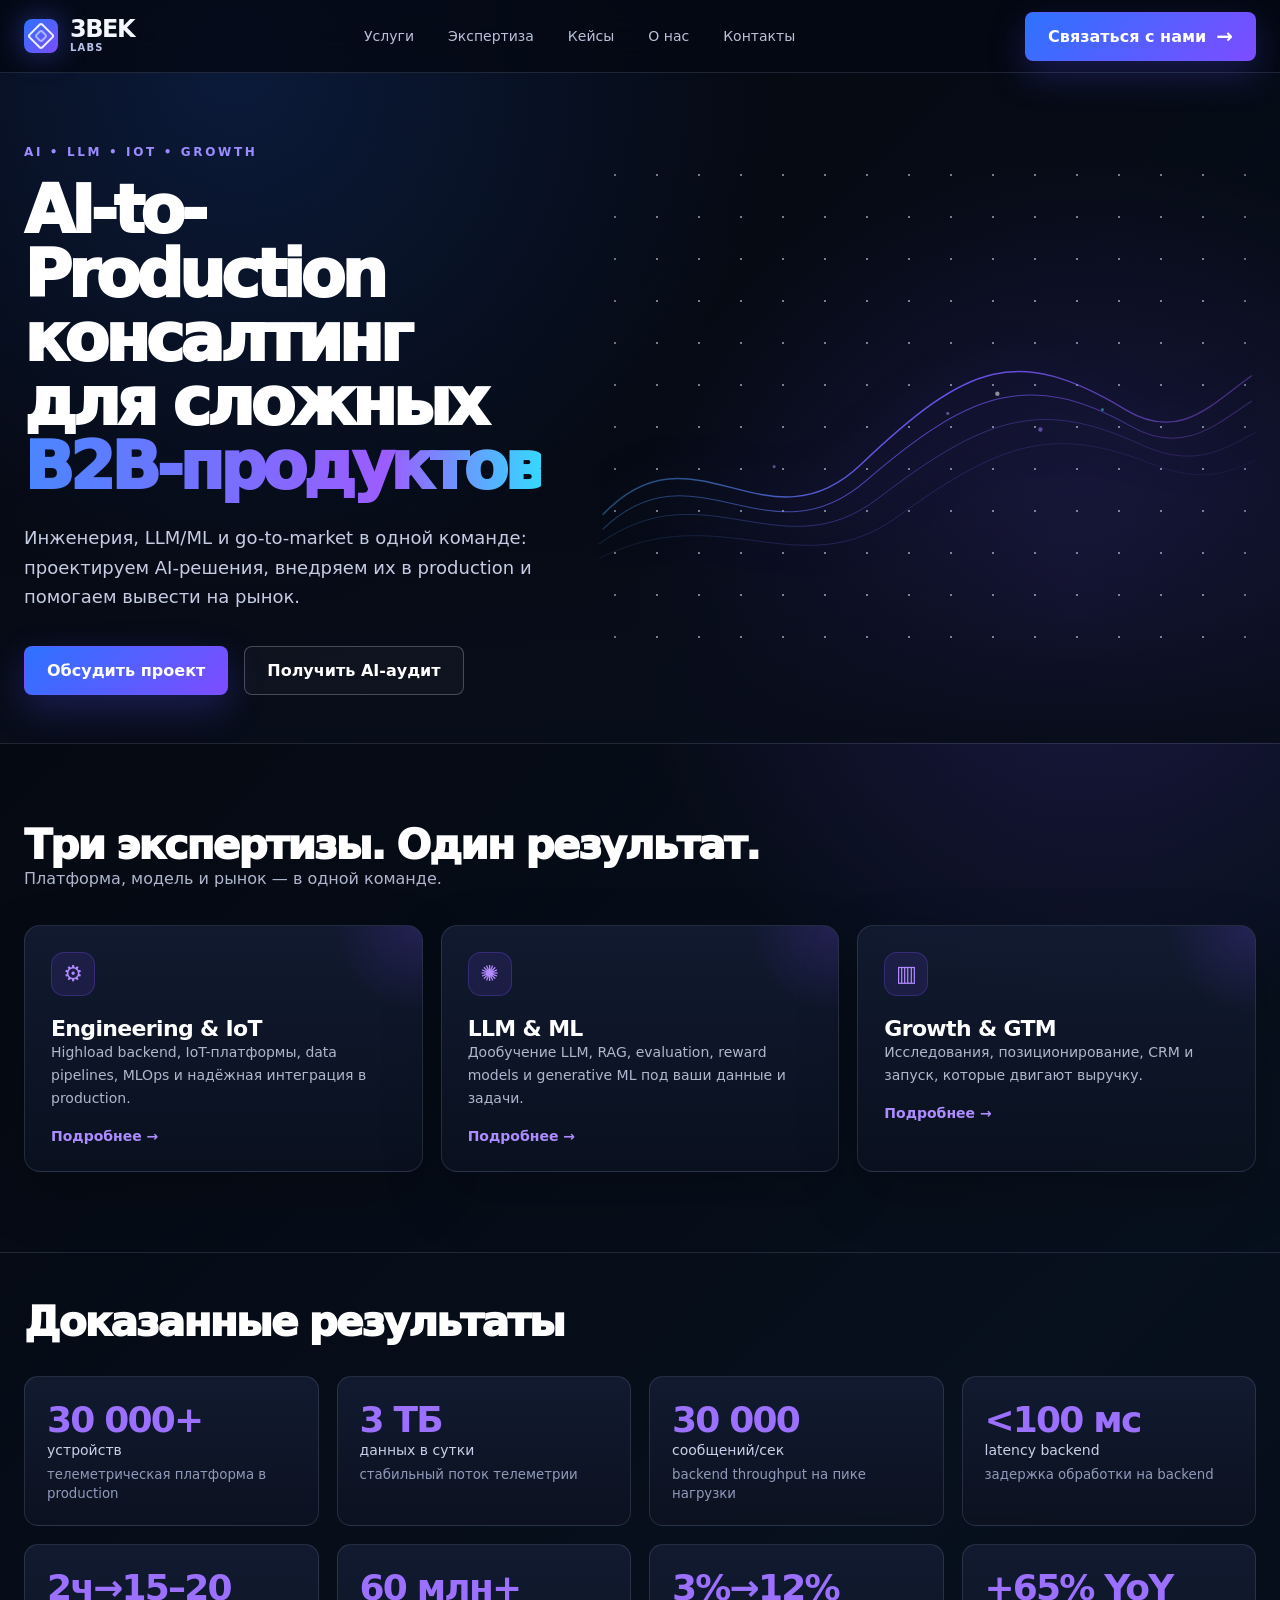
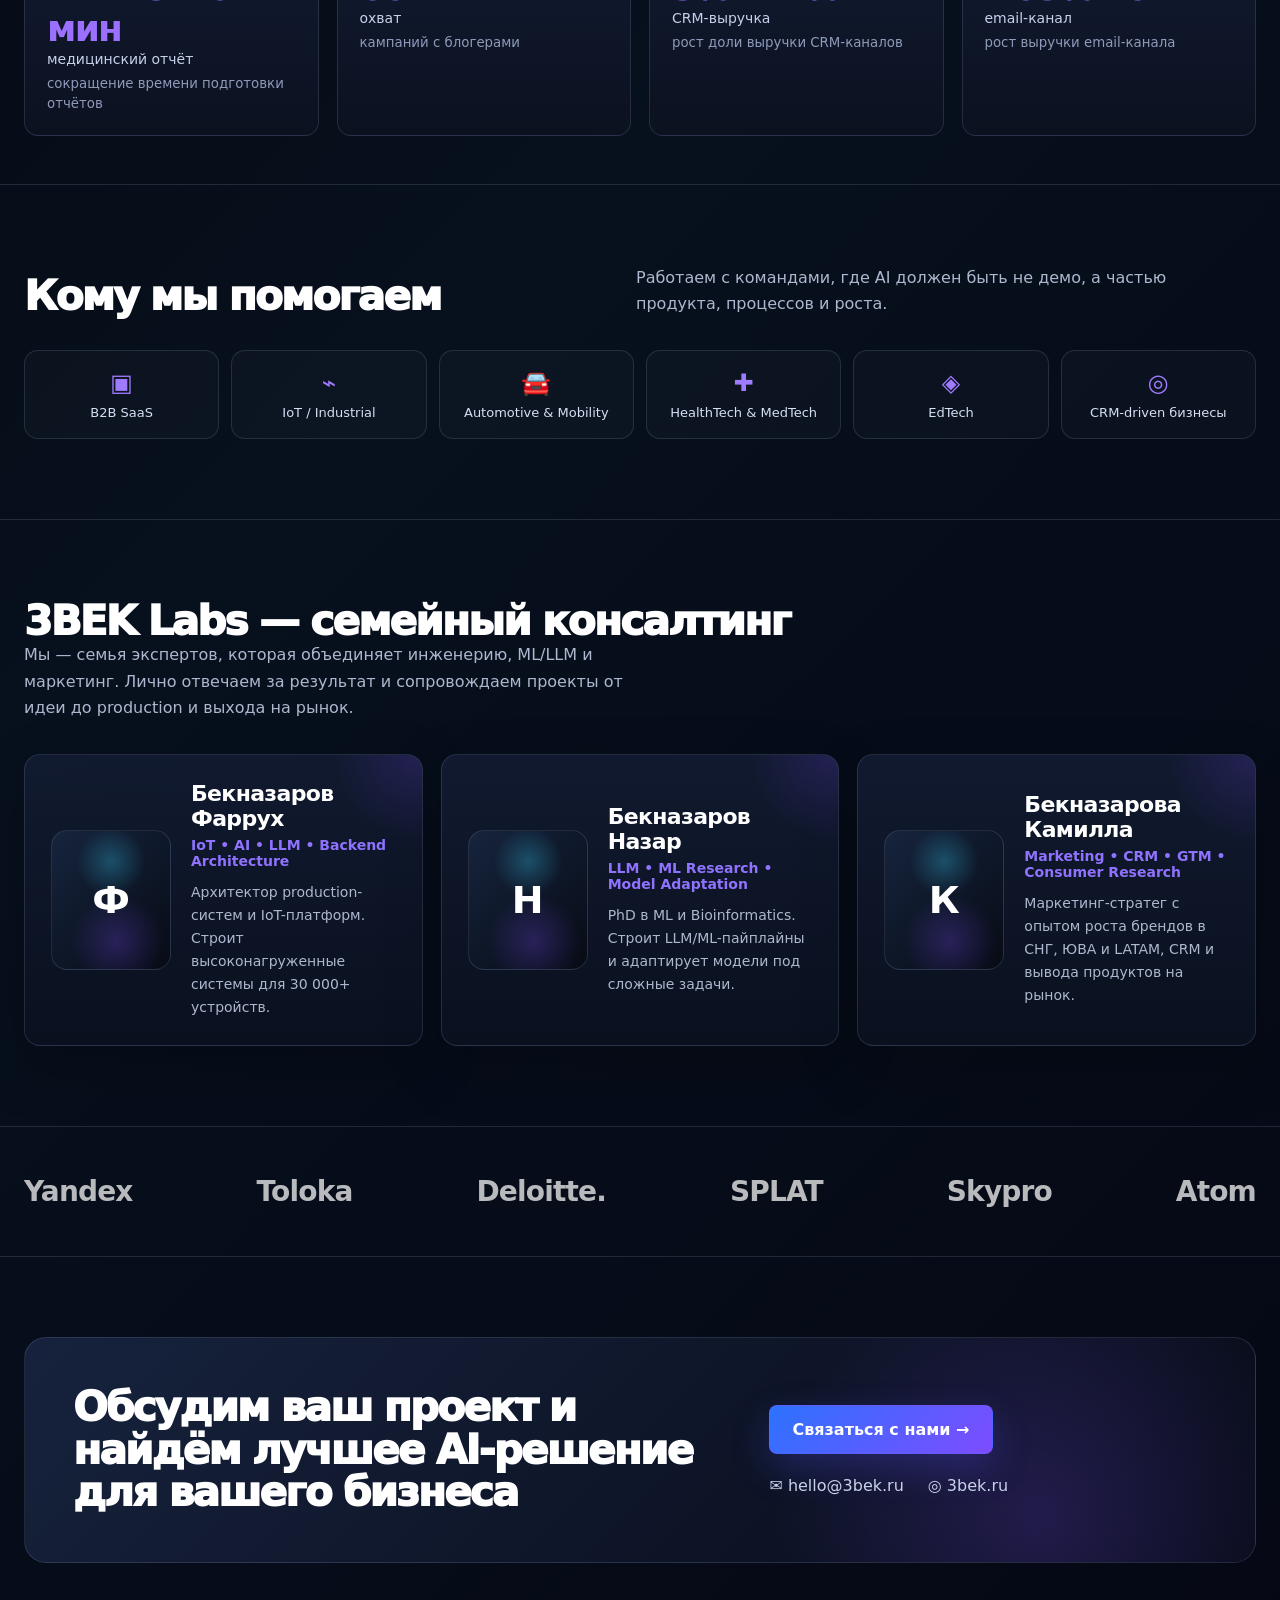
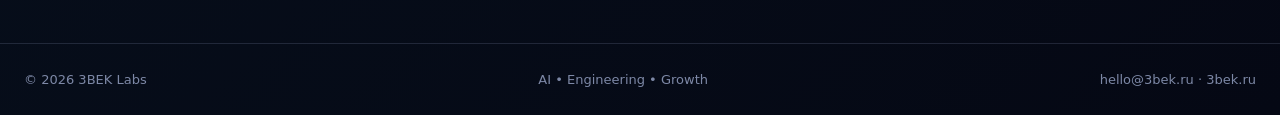
==== commit 59001902: "Position 3BEK Labs as family consulting" ====
--- a/index.html
+++ b/index.html
@@ -187,7 +187,7 @@
 </section>
 <section class="section" id="team">
   <div class="container">
-    <div class="section-title"><div><h2>Команда основателей</h2><p>Объединяем технологии, модели и маркетинг для результата.</p></div></div>
+    <div class="section-title"><div><h2>3BEK Labs — семейный консалтинг</h2><p>Мы — семья экспертов, которая объединяет инженерию, ML/LLM и маркетинг. Лично отвечаем за результат и сопровождаем проекты от идеи до production и выхода на рынок.</p></div></div>
     <div class="team-grid">
       <article class="dark-card person"><div class="avatar"><span>Ф</span></div><div><h3>Бекназаров Фаррух</h3><div class="role">IoT • AI • LLM • Backend Architecture</div><p>Архитектор production-систем и IoT-платформ. Строит высоконагруженные системы для 30 000+ устройств.</p></div></article>
       <article class="dark-card person"><div class="avatar"><span>Н</span></div><div><h3>Бекназаров Назар</h3><div class="role">LLM • ML Research • Model Adaptation</div><p>PhD в ML и Bioinformatics. Строит LLM/ML-пайплайны и адаптирует модели под сложные задачи.</p></div></article>
